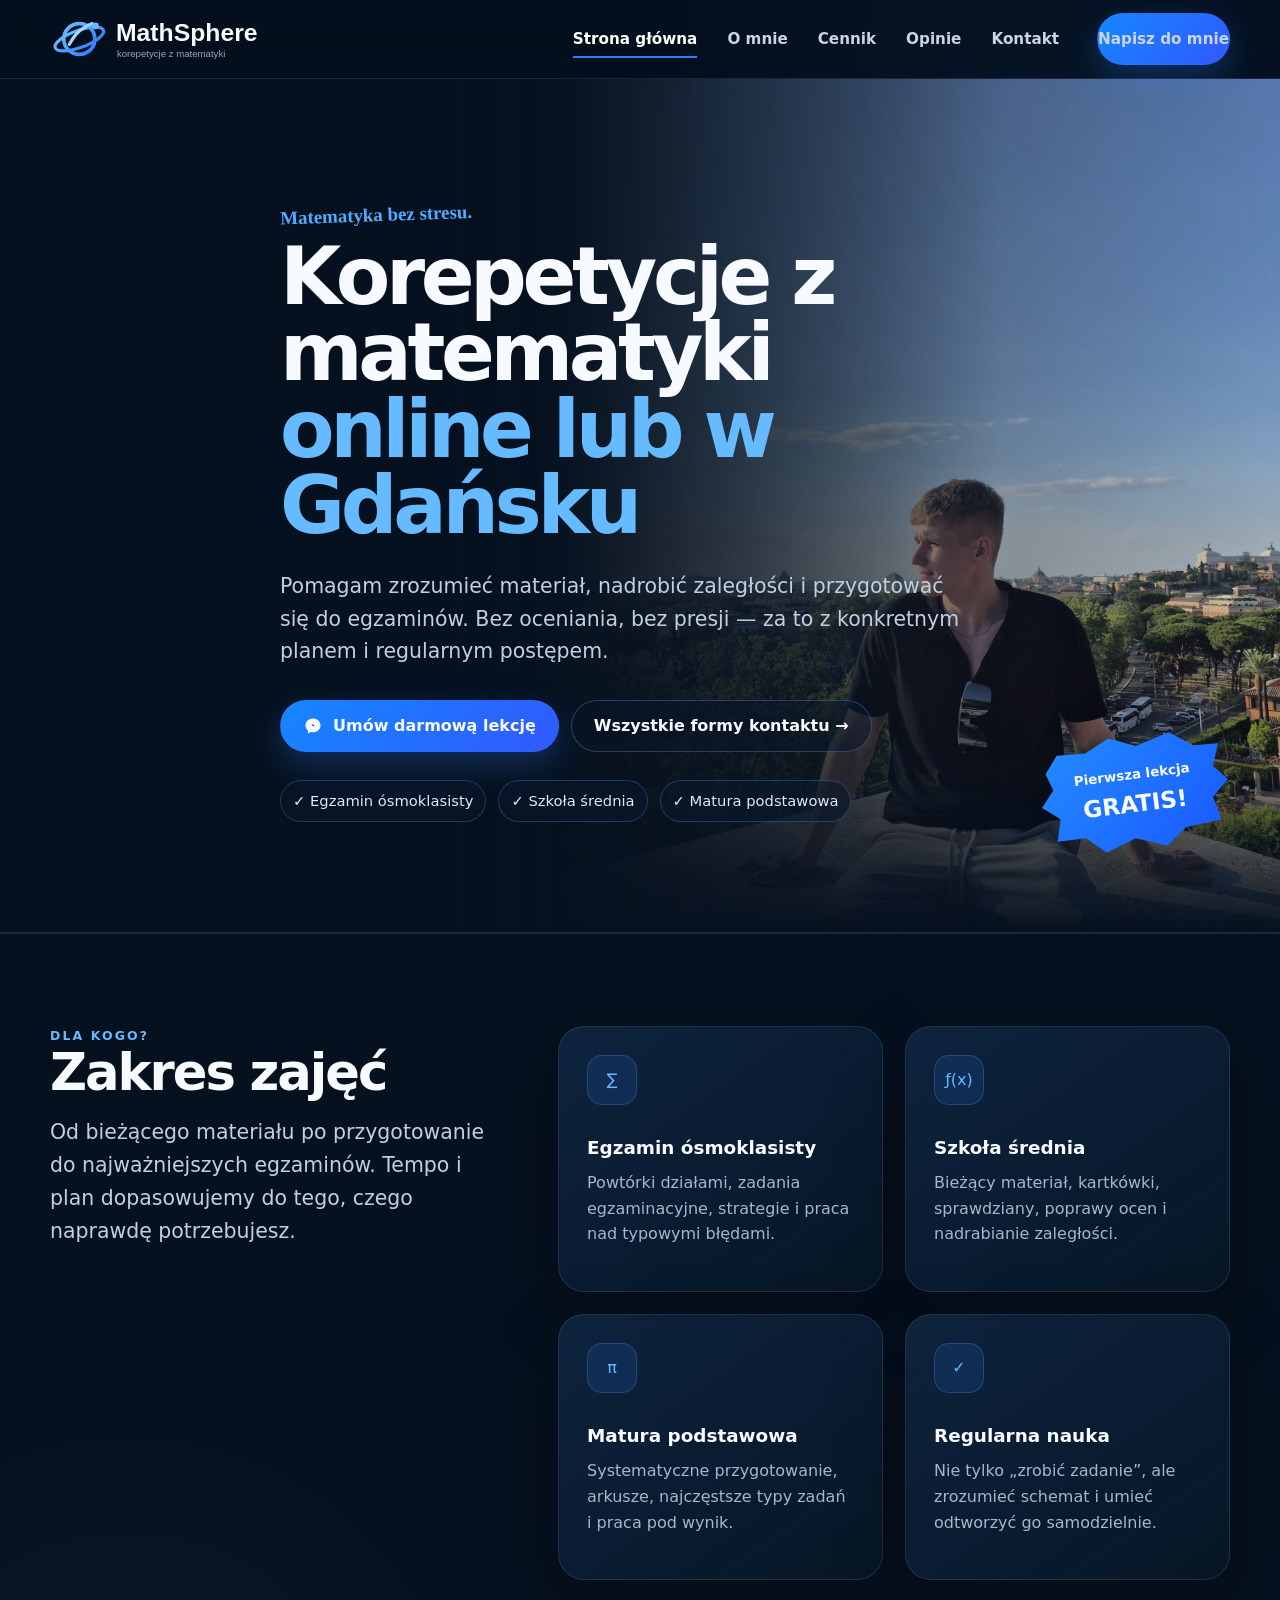
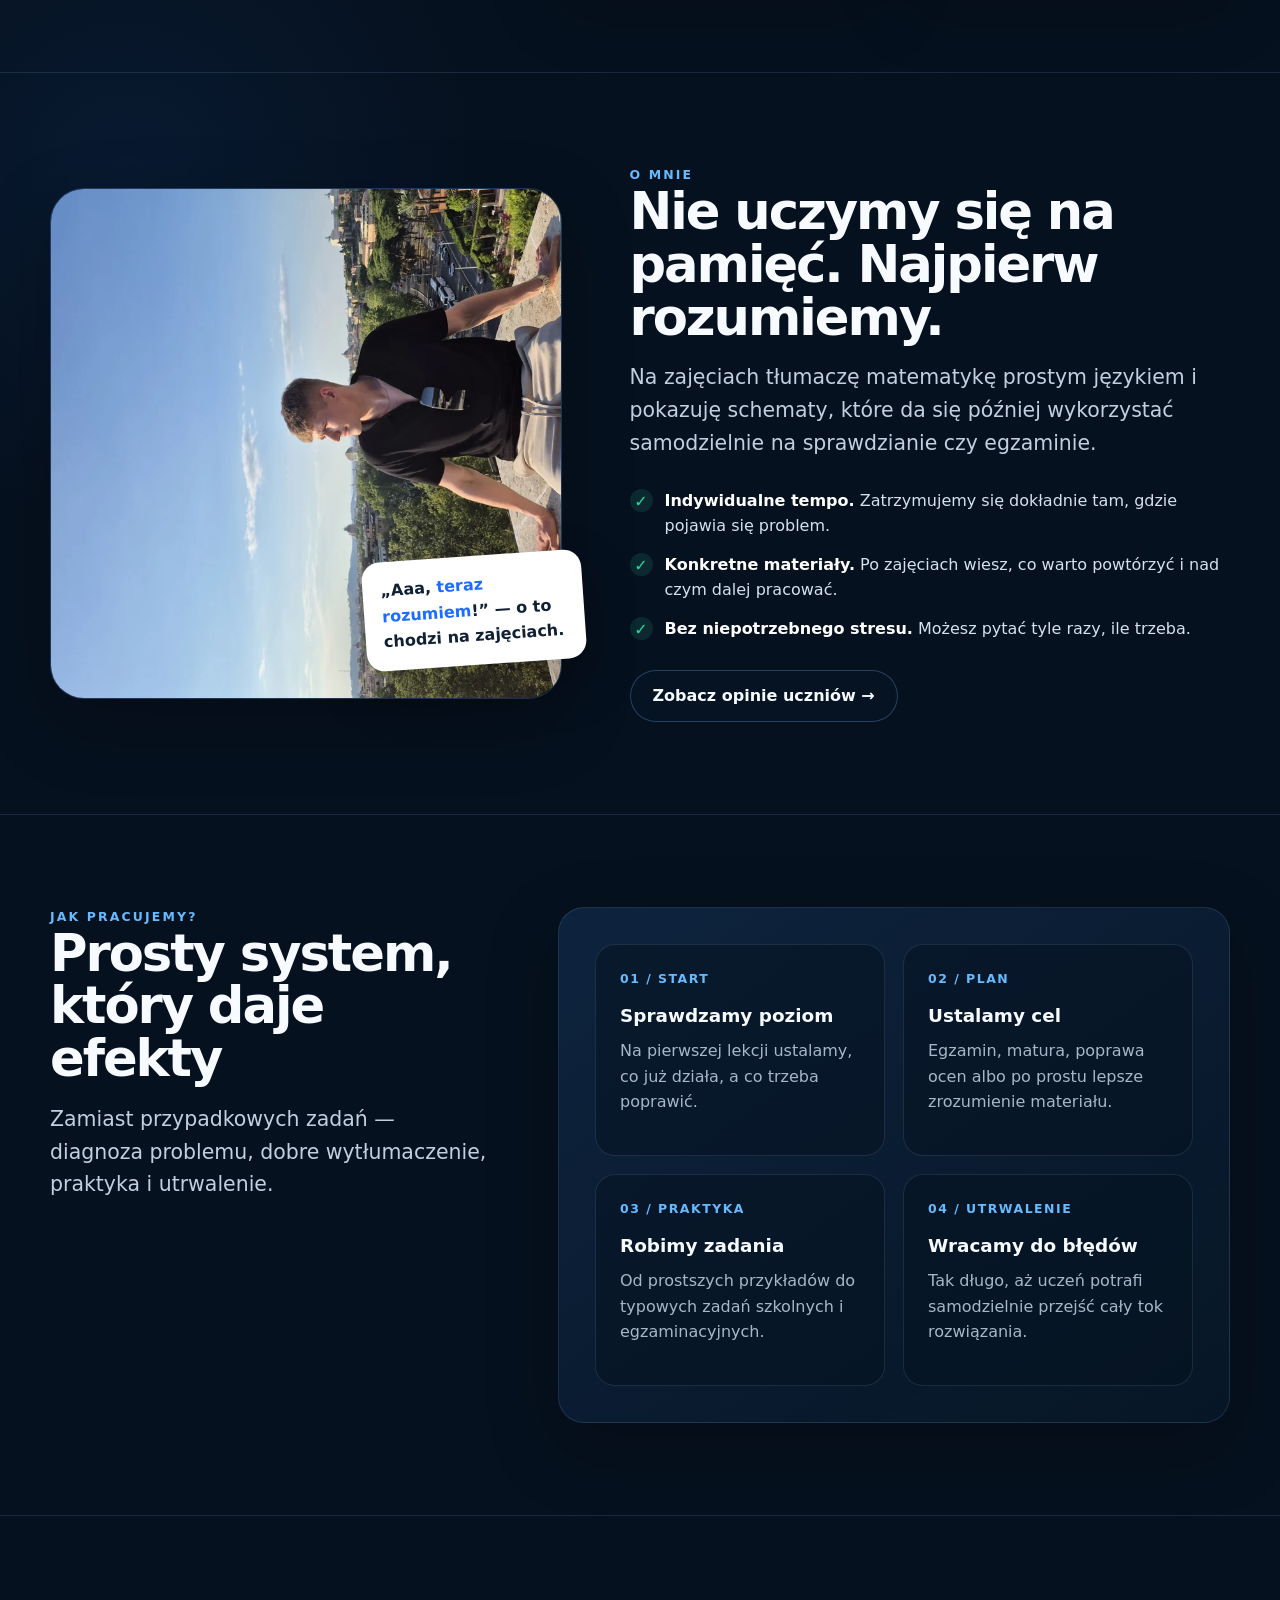
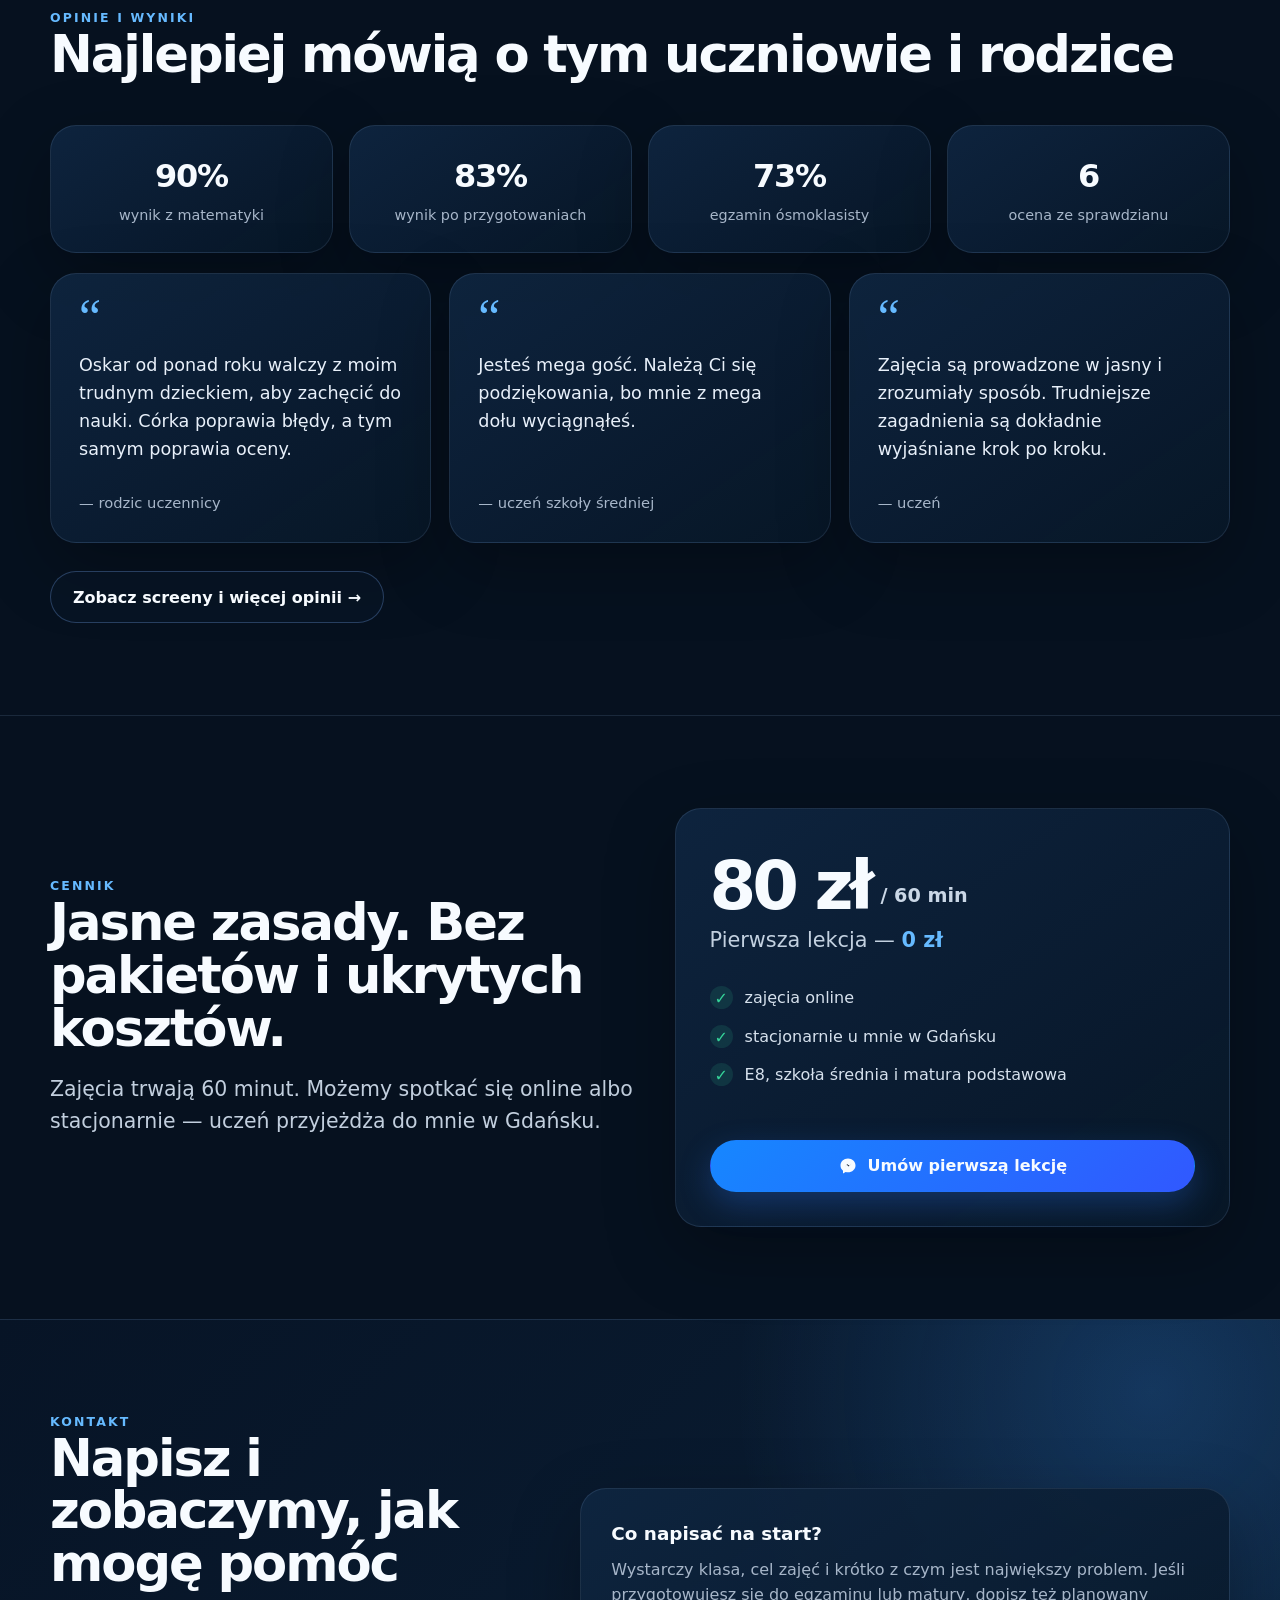
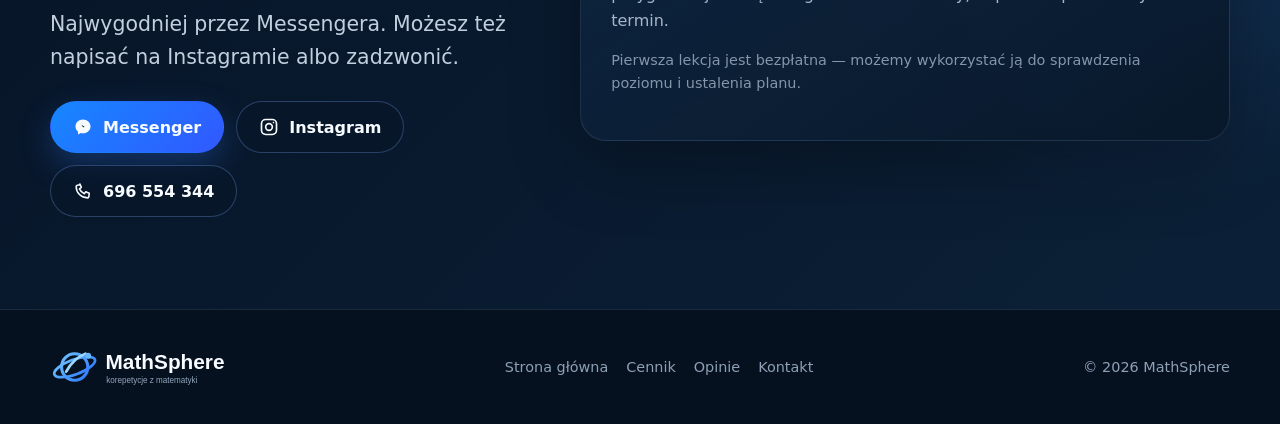
==== index.html @ c33fc69c "Add files via upload" ====
<!doctype html>
<html lang="pl">
<head>
<meta charset="utf-8">
<meta name="viewport" content="width=device-width,initial-scale=1">
<title>MathSphere — korepetycje z matematyki online i Gdańsk</title>
<meta name="description" content="Korepetycje z matematyki: egzamin ósmoklasisty, szkoła średnia i matura podstawowa. Online lub stacjonarnie w Gdańsku. Pierwsza lekcja gratis.">
<link rel="icon" href="assets/favicon.svg" type="image/svg+xml">
<link rel="stylesheet" href="style.css">
<meta property="og:title" content="MathSphere — matematyka bez stresu">
<meta property="og:description" content="E8, szkoła średnia i matura podstawowa. Pierwsza lekcja gratis.">
<meta property="og:type" content="website">
</head>
<body>

<header class="site-header">
  <div class="container header-row">
    <a class="brand" href="index.html" aria-label="MathSphere — strona główna"><img src="assets/logo.svg" alt="MathSphere"></a>
    <nav class="nav" data-nav>
      <a class="active" href="index.html">Strona główna</a>
      <a href="index.html#o-mnie">O mnie</a>
      <a href="cennik.html">Cennik</a>
      <a href="opinie.html">Opinie</a>
      <a href="kontakt.html">Kontakt</a>
      <a class="btn btn-primary nav-cta" href="https://www.facebook.com/oskar.bielecki.5?locale=pl_PL" target="_blank" rel="noopener">Napisz do mnie</a>
    </nav>
    <button class="menu-btn" type="button" aria-label="Otwórz menu" data-menu><svg class="icon" viewBox="0 0 24 24" fill="none"><path d="M4 7h16M4 12h16M4 17h16" stroke="currentColor" stroke-width="2" stroke-linecap="round"/></svg></button>
  </div>
</header>

<main>
<section class="hero">
  <div class="hero-media"><img src="assets/oskar-hero.webp" alt="Oskar — korepetytor matematyki"></div>
  <div class="container hero-content">
    <div class="hand">Matematyka bez stresu.</div>
    <h1>Korepetycje z matematyki <span>online lub w Gdańsku</span></h1>
    <p class="lead">Pomagam zrozumieć materiał, nadrobić zaległości i przygotować się do egzaminów. Bez oceniania, bez presji — za to z konkretnym planem i regularnym postępem.</p>
    <div class="hero-actions">
      <a class="btn btn-primary" href="https://www.facebook.com/oskar.bielecki.5?locale=pl_PL" target="_blank" rel="noopener"><svg class="icon" viewBox="0 0 24 24" fill="none" aria-hidden="true"><path d="M12 3C6.9 3 3 6.7 3 11.4c0 2.5 1.1 4.7 3 6.2V21l3.2-1.8c.9.2 1.8.4 2.8.4 5.1 0 9-3.6 9-8.2S17.1 3 12 3Z" fill="currentColor"/><path d="m7.5 13.8 3-3.2 2.4 1.9 3.7-3.9-3 3.2-2.4-1.9-3.7 3.9Z" fill="#071426"/></svg> Umów darmową lekcję</a>
      <a class="btn btn-secondary" href="kontakt.html">Wszystkie formy kontaktu →</a>
    </div>
    <div class="hero-points">
      <span class="badge">✓ Egzamin ósmoklasisty</span>
      <span class="badge">✓ Szkoła średnia</span>
      <span class="badge">✓ Matura podstawowa</span>
    </div>
  </div>
  <div class="free-sticker"><div><small>Pierwsza lekcja</small><strong>GRATIS!</strong></div></div>
</section>

<section class="section">
  <div class="container">
    <div class="split">
      <div>
        <div class="kicker">Dla kogo?</div>
        <h2>Zakres zajęć</h2>
        <p class="lead">Od bieżącego materiału po przygotowanie do najważniejszych egzaminów. Tempo i plan dopasowujemy do tego, czego naprawdę potrzebujesz.</p>
      </div>
      <div class="grid-2">
        <article class="card feature">
          <div class="feature-icon">∑</div>
          <h3>Egzamin ósmoklasisty</h3>
          <p class="muted">Powtórki działami, zadania egzaminacyjne, strategie i praca nad typowymi błędami.</p>
        </article>
        <article class="card feature">
          <div class="feature-icon">ƒ(x)</div>
          <h3>Szkoła średnia</h3>
          <p class="muted">Bieżący materiał, kartkówki, sprawdziany, poprawy ocen i nadrabianie zaległości.</p>
        </article>
        <article class="card feature">
          <div class="feature-icon">π</div>
          <h3>Matura podstawowa</h3>
          <p class="muted">Systematyczne przygotowanie, arkusze, najczęstsze typy zadań i praca pod wynik.</p>
        </article>
        <article class="card feature">
          <div class="feature-icon">✓</div>
          <h3>Regularna nauka</h3>
          <p class="muted">Nie tylko „zrobić zadanie”, ale zrozumieć schemat i umieć odtworzyć go samodzielnie.</p>
        </article>
      </div>
    </div>
  </div>
</section>

<section class="section" id="o-mnie">
  <div class="container about">
    <div class="portrait-wrap">
      <div class="portrait"><img src="assets/oskar-portrait.webp" alt="Oskar, korepetytor MathSphere"></div>
      <div class="floating-note">„Aaa, <span>teraz rozumiem</span>!” — o to chodzi na zajęciach.</div>
    </div>
    <div>
      <div class="kicker">O mnie</div>
      <h2>Nie uczymy się na pamięć. Najpierw rozumiemy.</h2>
      <p class="lead">Na zajęciach tłumaczę matematykę prostym językiem i pokazuję schematy, które da się później wykorzystać samodzielnie na sprawdzianie czy egzaminie.</p>
      <div class="checks">
        <div class="check"><span class="checkmark">✓</span><div><b>Indywidualne tempo.</b> Zatrzymujemy się dokładnie tam, gdzie pojawia się problem.</div></div>
        <div class="check"><span class="checkmark">✓</span><div><b>Konkretne materiały.</b> Po zajęciach wiesz, co warto powtórzyć i nad czym dalej pracować.</div></div>
        <div class="check"><span class="checkmark">✓</span><div><b>Bez niepotrzebnego stresu.</b> Możesz pytać tyle razy, ile trzeba.</div></div>
      </div>
      <a class="btn btn-secondary" href="opinie.html">Zobacz opinie uczniów →</a>
    </div>
  </div>
</section>

<section class="section">
  <div class="container">
    <div class="split">
      <div>
        <div class="kicker">Jak pracujemy?</div>
        <h2>Prosty system, który daje efekty</h2>
        <p class="lead">Zamiast przypadkowych zadań — diagnoza problemu, dobre wytłumaczenie, praktyka i utrwalenie.</p>
      </div>
      <div class="card method">
        <div class="method-step"><div class="step-num">01 / START</div><h3>Sprawdzamy poziom</h3><p class="muted">Na pierwszej lekcji ustalamy, co już działa, a co trzeba poprawić.</p></div>
        <div class="method-step"><div class="step-num">02 / PLAN</div><h3>Ustalamy cel</h3><p class="muted">Egzamin, matura, poprawa ocen albo po prostu lepsze zrozumienie materiału.</p></div>
        <div class="method-step"><div class="step-num">03 / PRAKTYKA</div><h3>Robimy zadania</h3><p class="muted">Od prostszych przykładów do typowych zadań szkolnych i egzaminacyjnych.</p></div>
        <div class="method-step"><div class="step-num">04 / UTRWALENIE</div><h3>Wracamy do błędów</h3><p class="muted">Tak długo, aż uczeń potrafi samodzielnie przejść cały tok rozwiązania.</p></div>
      </div>
    </div>
  </div>
</section>

<section class="section">
  <div class="container">
    <div class="kicker">Opinie i wyniki</div>
    <h2>Najlepiej mówią o tym uczniowie i rodzice</h2>
    <div class="results">
      <div class="card result"><strong>90%</strong><span>wynik z matematyki</span></div>
      <div class="card result"><strong>83%</strong><span>wynik po przygotowaniach</span></div>
      <div class="card result"><strong>73%</strong><span>egzamin ósmoklasisty</span></div>
      <div class="card result"><strong>6</strong><span>ocena ze sprawdzianu</span></div>
    </div>
    <div class="grid-3" style="margin-top:20px">
      <article class="card testimonial">
        <p class="quote">Oskar od ponad roku walczy z moim trudnym dzieckiem, aby zachęcić do nauki. Córka poprawia błędy, a tym samym poprawia oceny.</p>
        <footer>— rodzic uczennicy</footer>
      </article>
      <article class="card testimonial">
        <p class="quote">Jesteś mega gość. Należą Ci się podziękowania, bo mnie z mega dołu wyciągnąłeś.</p>
        <footer>— uczeń szkoły średniej</footer>
      </article>
      <article class="card testimonial">
        <p class="quote">Zajęcia są prowadzone w jasny i zrozumiały sposób. Trudniejsze zagadnienia są dokładnie wyjaśniane krok po kroku.</p>
        <footer>— uczeń</footer>
      </article>
    </div>
    <div style="margin-top:28px"><a class="btn btn-secondary" href="opinie.html">Zobacz screeny i więcej opinii →</a></div>
  </div>
</section>

<section class="section">
  <div class="container pricing-wrap">
    <div>
      <div class="kicker">Cennik</div>
      <h2>Jasne zasady. Bez pakietów i ukrytych kosztów.</h2>
      <p class="lead">Zajęcia trwają 60 minut. Możemy spotkać się online albo stacjonarnie — uczeń przyjeżdża do mnie w Gdańsku.</p>
    </div>
    <div class="card price-card">
      <div class="price"><strong>80 zł</strong><small>/ 60 min</small></div>
      <p class="price-sub">Pierwsza lekcja — <b class="blue">0 zł</b></p>
      <div class="checks">
        <div class="check"><span class="checkmark">✓</span><div>zajęcia online</div></div>
        <div class="check"><span class="checkmark">✓</span><div>stacjonarnie u mnie w Gdańsku</div></div>
        <div class="check"><span class="checkmark">✓</span><div>E8, szkoła średnia i matura podstawowa</div></div>
      </div>
      <a class="btn btn-primary" href="https://www.facebook.com/oskar.bielecki.5?locale=pl_PL" target="_blank" rel="noopener"><svg class="icon" viewBox="0 0 24 24" fill="none" aria-hidden="true"><path d="M12 3C6.9 3 3 6.7 3 11.4c0 2.5 1.1 4.7 3 6.2V21l3.2-1.8c.9.2 1.8.4 2.8.4 5.1 0 9-3.6 9-8.2S17.1 3 12 3Z" fill="currentColor"/><path d="m7.5 13.8 3-3.2 2.4 1.9 3.7-3.9-3 3.2-2.4-1.9-3.7 3.9Z" fill="#071426"/></svg> Umów pierwszą lekcję</a>
    </div>
  </div>
</section>

<section class="section contact-hero">
  <div class="container contact-grid">
    <div>
      <div class="kicker">Kontakt</div>
      <h2>Napisz i zobaczymy, jak mogę pomóc</h2>
      <p class="lead">Najwygodniej przez Messengera. Możesz też napisać na Instagramie albo zadzwonić.</p>
      <div class="contact-buttons">
        <a class="btn btn-primary" href="https://www.facebook.com/oskar.bielecki.5?locale=pl_PL" target="_blank" rel="noopener"><svg class="icon" viewBox="0 0 24 24" fill="none" aria-hidden="true"><path d="M12 3C6.9 3 3 6.7 3 11.4c0 2.5 1.1 4.7 3 6.2V21l3.2-1.8c.9.2 1.8.4 2.8.4 5.1 0 9-3.6 9-8.2S17.1 3 12 3Z" fill="currentColor"/><path d="m7.5 13.8 3-3.2 2.4 1.9 3.7-3.9-3 3.2-2.4-1.9-3.7 3.9Z" fill="#071426"/></svg> Messenger</a>
        <a class="btn btn-secondary" href="https://www.instagram.com/ozi_b24/" target="_blank" rel="noopener"><svg class="icon" viewBox="0 0 24 24" fill="none" aria-hidden="true"><rect x="3" y="3" width="18" height="18" rx="5" stroke="currentColor" stroke-width="2"/><circle cx="12" cy="12" r="4" stroke="currentColor" stroke-width="2"/><circle cx="17.4" cy="6.7" r="1" fill="currentColor"/></svg> Instagram</a>
        <a class="btn btn-secondary" href="tel:+48696554344"><svg class="icon" viewBox="0 0 24 24" fill="none" aria-hidden="true"><path d="M8.2 3.5 10 7.7 7.8 9.4c1.1 2.7 3.1 4.7 5.8 5.8l1.7-2.2 4.2 1.8-.5 4c-.1.8-.8 1.4-1.6 1.4C9.8 20.2 3.8 14.2 3.8 6.6c0-.8.6-1.5 1.4-1.6l3-.4Z" stroke="currentColor" stroke-width="1.9" stroke-linecap="round" stroke-linejoin="round"/></svg> 696 554 344</a>
      </div>
    </div>
    <div class="card contact-card">
      <h3>Co napisać na start?</h3>
      <p class="muted">Wystarczy klasa, cel zajęć i krótko z czym jest największy problem. Jeśli przygotowujesz się do egzaminu lub matury, dopisz też planowany termin.</p>
      <p class="note">Pierwsza lekcja jest bezpłatna — możemy wykorzystać ją do sprawdzenia poziomu i ustalenia planu.</p>
    </div>
  </div>
</section>
</main>

<footer class="footer">
  <div class="container footer-row">
    <img src="assets/logo.svg" alt="MathSphere">
    <div class="footer-nav">
      <a href="index.html">Strona główna</a>
      <a href="cennik.html">Cennik</a>
      <a href="opinie.html">Opinie</a>
      <a href="kontakt.html">Kontakt</a>
    </div>
    <div>© <span data-year></span> MathSphere</div>
  </div>
</footer>

<div class="mobile-contact">
  <a class="btn btn-primary" href="https://www.facebook.com/oskar.bielecki.5?locale=pl_PL" target="_blank" rel="noopener"><svg class="icon" viewBox="0 0 24 24" fill="none" aria-hidden="true"><path d="M12 3C6.9 3 3 6.7 3 11.4c0 2.5 1.1 4.7 3 6.2V21l3.2-1.8c.9.2 1.8.4 2.8.4 5.1 0 9-3.6 9-8.2S17.1 3 12 3Z" fill="currentColor"/><path d="m7.5 13.8 3-3.2 2.4 1.9 3.7-3.9-3 3.2-2.4-1.9-3.7 3.9Z" fill="#071426"/></svg> Messenger</a>
  <a class="btn btn-secondary" href="tel:+48696554344"><svg class="icon" viewBox="0 0 24 24" fill="none" aria-hidden="true"><path d="M8.2 3.5 10 7.7 7.8 9.4c1.1 2.7 3.1 4.7 5.8 5.8l1.7-2.2 4.2 1.8-.5 4c-.1.8-.8 1.4-1.6 1.4C9.8 20.2 3.8 14.2 3.8 6.6c0-.8.6-1.5 1.4-1.6l3-.4Z" stroke="currentColor" stroke-width="1.9" stroke-linecap="round" stroke-linejoin="round"/></svg> Zadzwoń</a>
</div>

<script src="script.js"></script>

<div class="lightbox" aria-hidden="true"><button class="lightbox-close" aria-label="Zamknij">×</button><img alt=""></div>
</body>
</html>
---- style.css ----
:root{
  --bg:#06111f;
  --bg2:#09182a;
  --panel:#0b1c30;
  --panel2:#0d223b;
  --line:rgba(148,183,226,.14);
  --text:#f7fbff;
  --muted:#a7b6c9;
  --blue:#2f7bff;
  --blue2:#66baff;
  --green:#35d399;
  --shadow:0 24px 70px rgba(0,0,0,.28);
  --radius:26px;
  --max:1180px;
}
*{box-sizing:border-box}
html{scroll-behavior:smooth}
body{
  margin:0;
  font-family:Inter,ui-sans-serif,system-ui,-apple-system,BlinkMacSystemFont,"Segoe UI",sans-serif;
  color:var(--text);
  background:
    radial-gradient(circle at 82% 2%, rgba(71,143,255,.14), transparent 27rem),
    radial-gradient(circle at 10% 34%, rgba(31,122,255,.08), transparent 22rem),
    var(--bg);
  line-height:1.6;
}
img{max-width:100%;display:block}
a{color:inherit;text-decoration:none}
button{font:inherit}
.container{width:min(var(--max),calc(100% - 40px));margin-inline:auto}
.section{padding:92px 0;border-top:1px solid var(--line)}
.kicker{font-size:.78rem;letter-spacing:.17em;text-transform:uppercase;color:var(--blue2);font-weight:800}
h1,h2,h3,p{margin-top:0}
h1{font-size:clamp(2.75rem,6.2vw,5.6rem);line-height:.96;letter-spacing:-.055em;margin-bottom:26px}
h2{font-size:clamp(2rem,4vw,3.45rem);line-height:1.03;letter-spacing:-.04em;margin-bottom:18px}
h3{font-size:1.15rem;margin-bottom:8px}
.lead{font-size:clamp(1.05rem,1.8vw,1.28rem);color:#c2cfde;max-width:690px}
.muted{color:var(--muted)}
.blue{color:var(--blue2)}
.btn{
  display:inline-flex;align-items:center;justify-content:center;gap:10px;
  min-height:52px;padding:0 22px;border-radius:999px;border:1px solid transparent;
  font-weight:800;transition:.2s ease;cursor:pointer;white-space:nowrap
}
.btn-primary{background:linear-gradient(135deg,#1687ff,#3158ff);box-shadow:0 12px 32px rgba(47,123,255,.28)}
.btn-primary:hover{transform:translateY(-2px);box-shadow:0 16px 38px rgba(47,123,255,.36)}
.btn-secondary{border-color:rgba(125,177,255,.28);background:rgba(8,23,40,.56)}
.btn-secondary:hover{border-color:rgba(125,177,255,.55);background:rgba(15,35,60,.8)}
.icon{width:20px;height:20px;flex:0 0 auto}
.badge{
  display:inline-flex;align-items:center;gap:8px;padding:8px 12px;border-radius:999px;
  border:1px solid rgba(111,183,255,.24);background:rgba(8,25,44,.55);font-size:.92rem;color:#dbe9f8
}
.site-header{
  position:sticky;top:0;z-index:50;backdrop-filter:blur(18px);
  background:rgba(5,16,29,.74);border-bottom:1px solid var(--line)
}
.header-row{height:78px;display:flex;align-items:center;justify-content:space-between;gap:26px}
.brand img{width:220px}
.nav{display:flex;align-items:center;gap:30px;color:#c9d5e4;font-weight:650;font-size:.95rem}
.nav a{position:relative;padding:10px 0}
.nav a:hover,.nav a.active{color:#fff}
.nav a.active:after,.nav a:hover:after{content:"";position:absolute;left:0;right:0;bottom:3px;height:2px;background:var(--blue)}
.nav-cta{margin-left:8px}
.menu-btn{display:none;background:none;border:0;color:#fff;padding:8px}
.hero{
  position:relative;min-height:720px;overflow:hidden;border-bottom:1px solid var(--line);
  background:linear-gradient(90deg,#06111f 0%,#06111f 34%,rgba(6,17,31,.64) 54%,rgba(6,17,31,.08) 100%)
}
.hero-media{position:absolute;inset:0 0 0 42%;z-index:-2}
.hero-media img{width:100%;height:100%;object-fit:cover;object-position:53% 52%}
.hero-media:after{
  content:"";position:absolute;inset:0;background:
  linear-gradient(90deg,#06111f 0%,rgba(6,17,31,.72) 15%,rgba(6,17,31,.05) 62%),
  linear-gradient(0deg,#06111f 0%,transparent 26%)
}
.hero-content{padding:112px 0 110px;max-width:720px}
.hero .hand{font-family:"Segoe Print","Bradley Hand",cursive;color:#54aaff;font-size:1.18rem;font-weight:700;transform:rotate(-2deg);margin-bottom:18px}
.hero h1 span{display:block;color:var(--blue2)}
.hero-actions{display:flex;gap:12px;flex-wrap:wrap;margin:32px 0 28px}
.hero-points{display:flex;gap:12px;flex-wrap:wrap}
.free-sticker{
  position:absolute;right:max(4vw,30px);bottom:78px;z-index:4;
  width:190px;height:122px;display:grid;place-items:center;text-align:center;
  background:linear-gradient(135deg,#238dff,#1a57ff);font-weight:900;
  clip-path:polygon(5% 26%,12% 12%,27% 13%,40% 3%,54% 12%,72% 4%,84% 17%,97% 18%,93% 36%,100% 48%,91% 61%,94% 80%,75% 83%,64% 96%,48% 87%,32% 96%,22% 82%,7% 82%,10% 64%,1% 53%,8% 40%);
  transform:rotate(-7deg);box-shadow:0 20px 50px rgba(21,96,255,.42)
}
.free-sticker small{display:block;font-size:.84rem;font-weight:700}
.free-sticker strong{font-size:1.45rem;display:block}
.grid-3{display:grid;grid-template-columns:repeat(3,1fr);gap:18px}
.grid-2{display:grid;grid-template-columns:repeat(2,1fr);gap:22px}
.card{
  border:1px solid var(--line);border-radius:var(--radius);background:linear-gradient(145deg,rgba(15,38,65,.9),rgba(8,23,40,.88));
  box-shadow:var(--shadow)
}
.feature{padding:28px;min-height:190px}
.feature-icon{
  width:50px;height:50px;border-radius:15px;display:grid;place-items:center;margin-bottom:28px;
  background:rgba(47,123,255,.14);border:1px solid rgba(93,160,255,.26);color:var(--blue2)
}
.split{display:grid;grid-template-columns:.88fr 1.35fr;gap:70px;align-items:start}
.method{
  padding:36px;display:grid;grid-template-columns:repeat(2,1fr);gap:18px
}
.method-step{padding:24px;border-radius:20px;background:rgba(6,17,31,.48);border:1px solid var(--line)}
.step-num{font-size:.78rem;font-weight:900;letter-spacing:.12em;color:var(--blue2);margin-bottom:12px}
.about{display:grid;grid-template-columns:.92fr 1.08fr;gap:68px;align-items:center}
.portrait-wrap{position:relative}
.portrait{
  border-radius:34px;overflow:hidden;border:1px solid rgba(118,177,255,.23);box-shadow:var(--shadow)
}
.portrait img{aspect-ratio:1/1;object-fit:cover}
.floating-note{
  position:absolute;right:-22px;bottom:34px;max-width:220px;padding:16px 18px;border-radius:18px;
  background:#fff;color:#102035;font-weight:800;box-shadow:0 22px 50px rgba(0,0,0,.3);transform:rotate(-4deg)
}
.floating-note span{color:#1c6dff}
.checks{display:grid;gap:13px;margin:28px 0}
.check{display:flex;gap:12px;align-items:flex-start;color:#d6e1ed}
.check b{color:#fff}
.checkmark{width:23px;height:23px;border-radius:50%;display:grid;place-items:center;background:rgba(53,211,153,.13);color:var(--green);margin-top:1px;flex:0 0 auto}
.results{
  display:grid;grid-template-columns:repeat(4,1fr);gap:16px;margin-top:44px
}
.result{padding:25px;text-align:center}
.result strong{display:block;font-size:2rem;letter-spacing:-.04em}
.result span{color:var(--muted);font-size:.9rem}
.testimonial{padding:28px;display:flex;flex-direction:column;min-height:270px}
.quote{font-size:1.1rem;color:#e8f0fa}
.quote:before{content:"“";display:block;font-size:3.1rem;line-height:.65;color:var(--blue2);font-family:Georgia,serif;margin-bottom:16px}
.testimonial footer{margin-top:auto;color:var(--muted);font-size:.92rem}
.reviews-strip{display:grid;grid-template-columns:repeat(3,1fr);gap:16px;margin-top:26px}
.review-shot{border-radius:22px;overflow:hidden;border:1px solid var(--line);background:#03080e;cursor:pointer;position:relative}
.review-shot img{width:100%;height:310px;object-fit:cover;object-position:center top;transition:.25s ease}
.review-shot:hover img{transform:scale(1.02)}
.review-shot:after{
  content:"Powiększ";position:absolute;right:12px;bottom:12px;padding:7px 10px;border-radius:999px;
  background:rgba(0,0,0,.68);font-size:.78rem;font-weight:800
}
.pricing-wrap{display:grid;grid-template-columns:1fr .95fr;gap:40px;align-items:center}
.price-card{padding:34px}
.price{display:flex;align-items:flex-end;gap:10px;margin:10px 0 3px}
.price strong{font-size:4.2rem;line-height:1;letter-spacing:-.06em}
.price small{font-size:1.2rem;color:#cad7e6;font-weight:800;margin-bottom:9px}
.price-sub{font-size:1.3rem;color:#c3d1e0}
.price-card .btn{width:100%;margin-top:24px}
.contact-hero{
  background:
    radial-gradient(circle at 90% 12%,rgba(58,151,255,.22),transparent 26rem),
    linear-gradient(135deg,#071426,#0b2037)
}
.contact-grid{display:grid;grid-template-columns:.85fr 1.15fr;gap:50px;align-items:center}
.contact-buttons{display:flex;gap:12px;flex-wrap:wrap;margin-top:28px}
.contact-card{padding:30px}
.contact-item{display:flex;gap:17px;padding:18px 0;border-bottom:1px solid var(--line)}
.contact-item:last-child{border-bottom:0}
.contact-item .feature-icon{margin:0;width:46px;height:46px;flex:0 0 auto}
.footer{padding:32px 0;border-top:1px solid var(--line);color:#8ea0b6;font-size:.9rem}
.footer-row{display:flex;align-items:center;justify-content:space-between;gap:30px}
.footer img{width:185px}
.footer-nav{display:flex;gap:18px;flex-wrap:wrap}
.subhero{padding:88px 0 64px;border-bottom:1px solid var(--line);background:radial-gradient(circle at 80% 15%,rgba(56,147,255,.16),transparent 27rem)}
.subhero h1{font-size:clamp(2.6rem,5vw,4.6rem);max-width:800px}
.gallery{columns:3 280px;column-gap:18px}
.gallery-item{break-inside:avoid;margin-bottom:18px;cursor:pointer;overflow:hidden;border-radius:22px;border:1px solid var(--line);background:#04090f}
.gallery-item img{width:100%;height:auto;transition:.2s ease}
.gallery-item:hover img{transform:scale(1.015)}
.lightbox{position:fixed;inset:0;background:rgba(0,0,0,.9);z-index:100;display:none;align-items:center;justify-content:center;padding:30px}
.lightbox.open{display:flex}
.lightbox img{max-height:90vh;max-width:min(100%,1100px);border-radius:18px}
.lightbox-close{position:absolute;top:18px;right:22px;width:46px;height:46px;border-radius:50%;border:1px solid rgba(255,255,255,.2);background:#111;color:#fff;font-size:1.8rem;cursor:pointer}
.faq{display:grid;gap:12px}
.faq details{border:1px solid var(--line);border-radius:18px;padding:20px 22px;background:rgba(11,28,48,.7)}
.faq summary{cursor:pointer;font-weight:800}
.faq p{margin:14px 0 0;color:var(--muted)}
.note{font-size:.9rem;color:#8496aa;margin-top:14px}
.mobile-contact{display:none}
@media (max-width:900px){
  .nav{display:none;position:absolute;left:20px;right:20px;top:70px;flex-direction:column;align-items:stretch;gap:0;padding:14px;border-radius:20px;background:#09182a;border:1px solid var(--line);box-shadow:var(--shadow)}
  .nav.open{display:flex}
  .nav a{padding:14px}
  .nav a:after{display:none}
  .nav-cta{margin:6px 0 0}
  .menu-btn{display:block}
  .hero{min-height:auto;background:#06111f}
  .hero-media{left:42%;opacity:.5}
  .hero-content{padding:86px 0 96px;max-width:620px}
  .free-sticker{right:18px;bottom:20px;transform:rotate(-5deg) scale(.84)}
  .split,.about,.pricing-wrap,.contact-grid{grid-template-columns:1fr;gap:40px}
  .grid-3{grid-template-columns:1fr 1fr}
  .results{grid-template-columns:1fr 1fr}
  .reviews-strip{grid-template-columns:1fr 1fr}
  .method{grid-template-columns:1fr 1fr}
  .floating-note{right:8px}
}
@media (max-width:640px){
  .container{width:min(100% - 28px,var(--max))}
  .section{padding:68px 0}
  .header-row{height:68px}
  .brand img{width:185px}
  .hero-media{left:0;top:0;height:410px;opacity:1}
  .hero-media:after{background:linear-gradient(180deg,rgba(6,17,31,.22) 0%,#06111f 96%),linear-gradient(90deg,#06111f 0%,transparent 65%)}
  .hero-content{padding:330px 0 84px}
  h1{font-size:clamp(2.55rem,12vw,4rem)}
  .hero-actions,.contact-buttons{display:grid;grid-template-columns:1fr}
  .hero-actions .btn,.contact-buttons .btn{width:100%}
  .free-sticker{top:270px;right:8px;bottom:auto;width:155px;height:98px}
  .grid-3,.grid-2,.results,.reviews-strip,.method{grid-template-columns:1fr}
  .feature{min-height:auto}
  .method{padding:18px}
  .about{gap:34px}
  .floating-note{position:relative;right:auto;bottom:auto;margin:-30px 16px 0 auto;width:210px}
  .review-shot img{height:260px}
  .footer-row{align-items:flex-start;flex-direction:column}
  .mobile-contact{
    position:fixed;display:flex;z-index:45;left:12px;right:12px;bottom:12px;
    background:rgba(6,17,31,.86);backdrop-filter:blur(18px);border:1px solid var(--line);
    border-radius:18px;padding:8px;box-shadow:0 14px 40px rgba(0,0,0,.38);gap:8px
  }
  .mobile-contact .btn{flex:1;min-height:48px;padding:0 12px;font-size:.9rem}
  body{padding-bottom:78px}
}
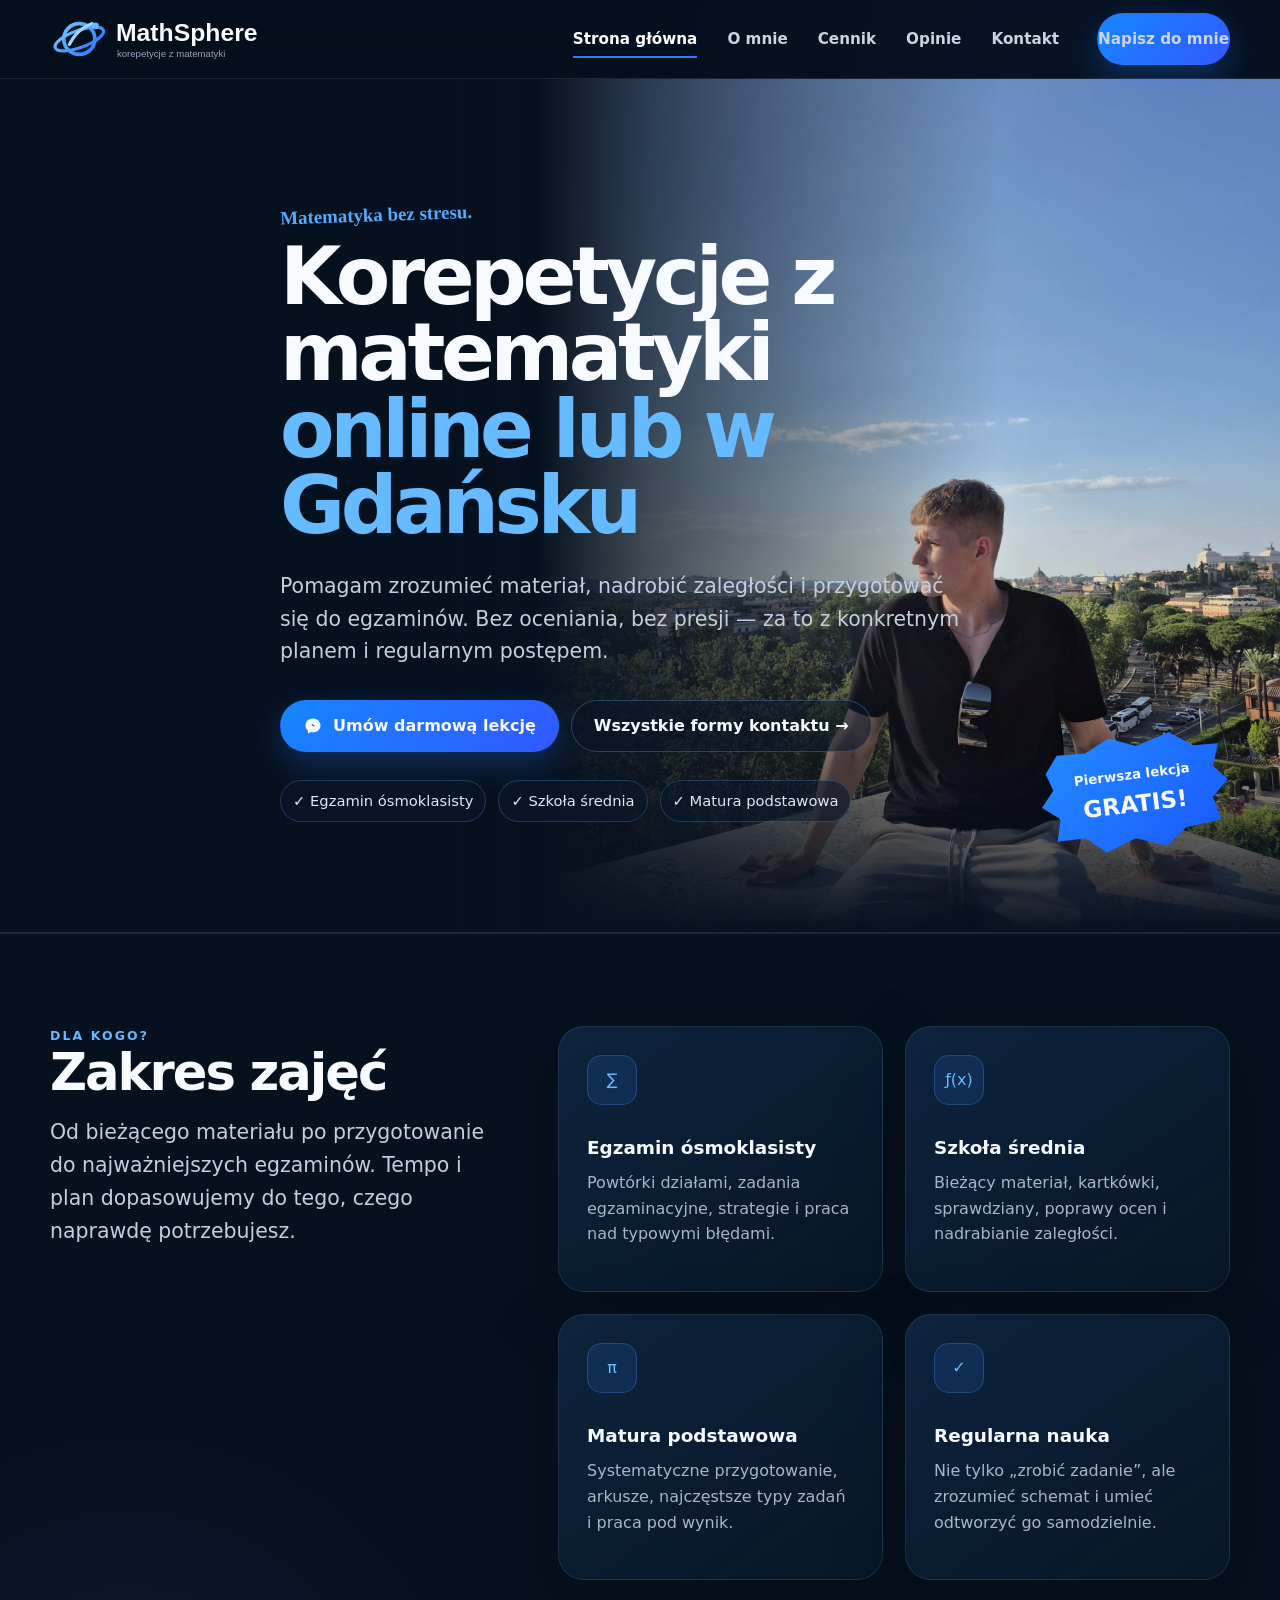
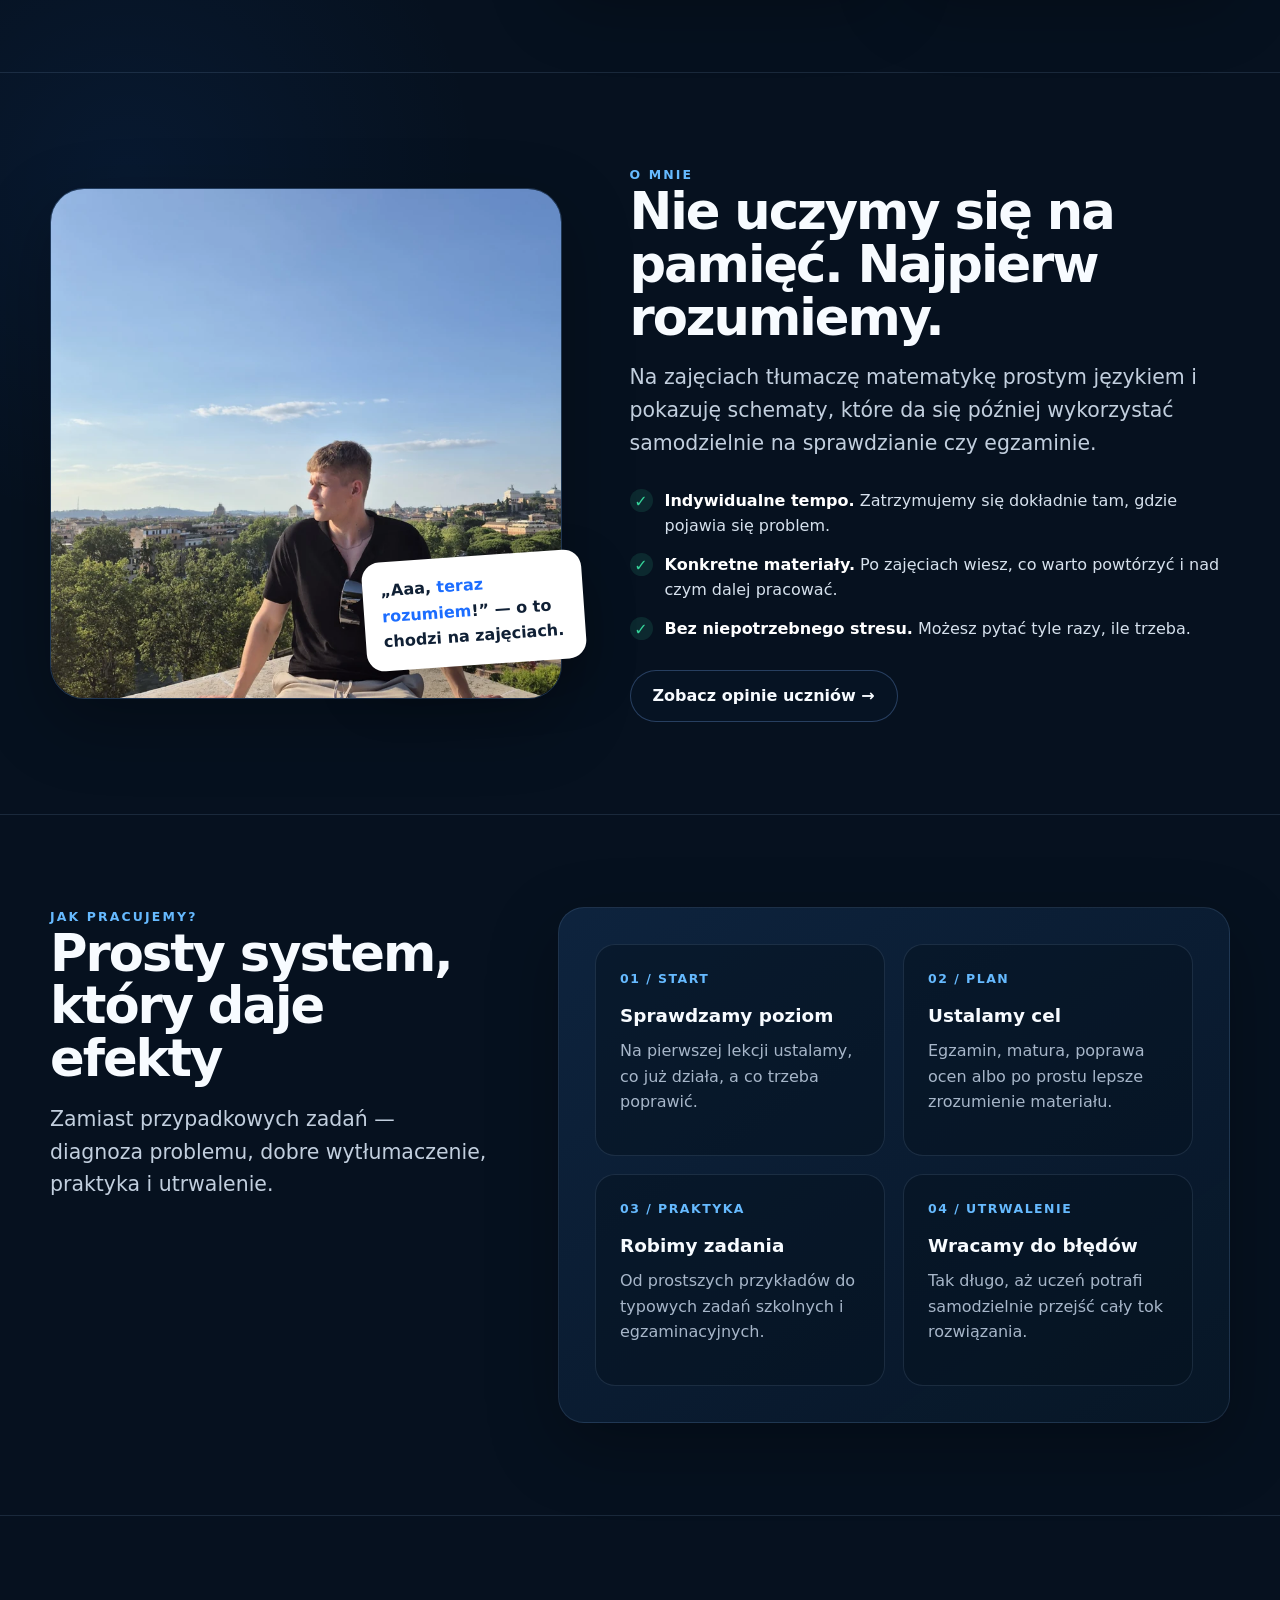
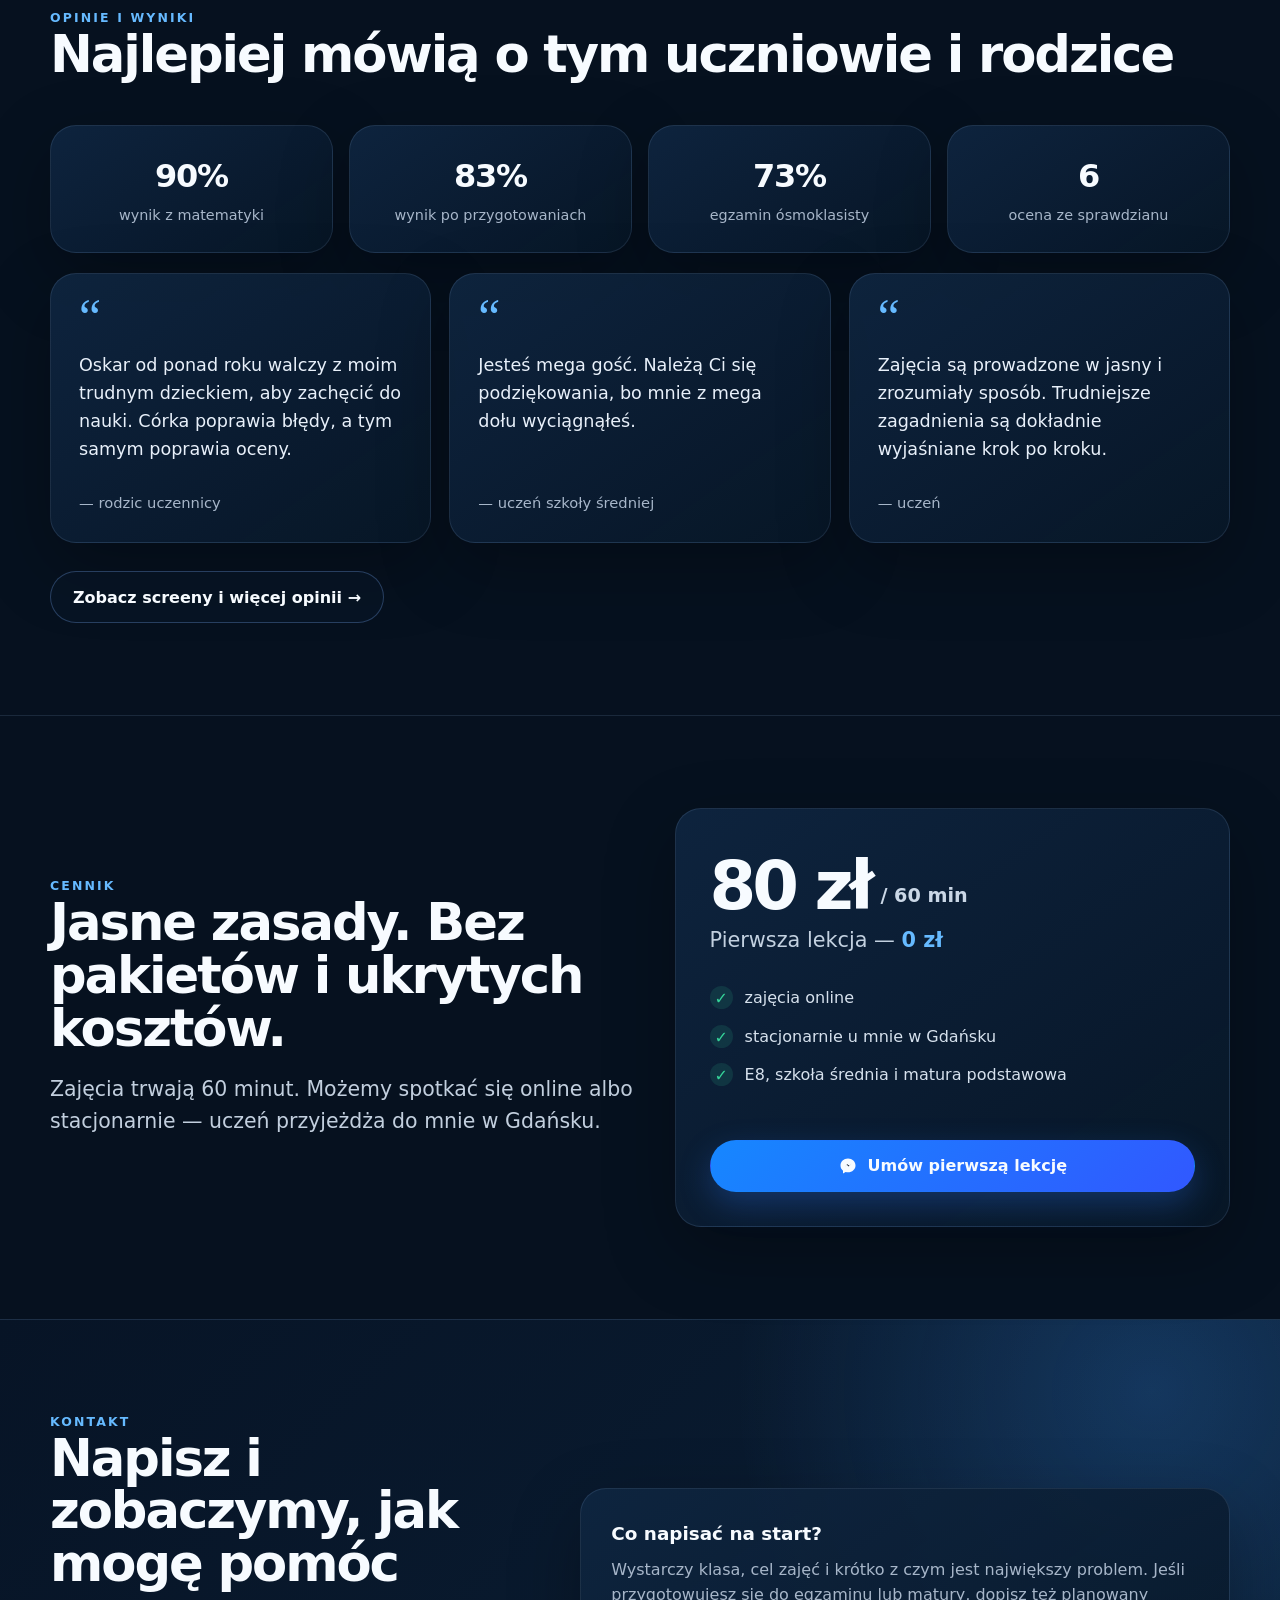
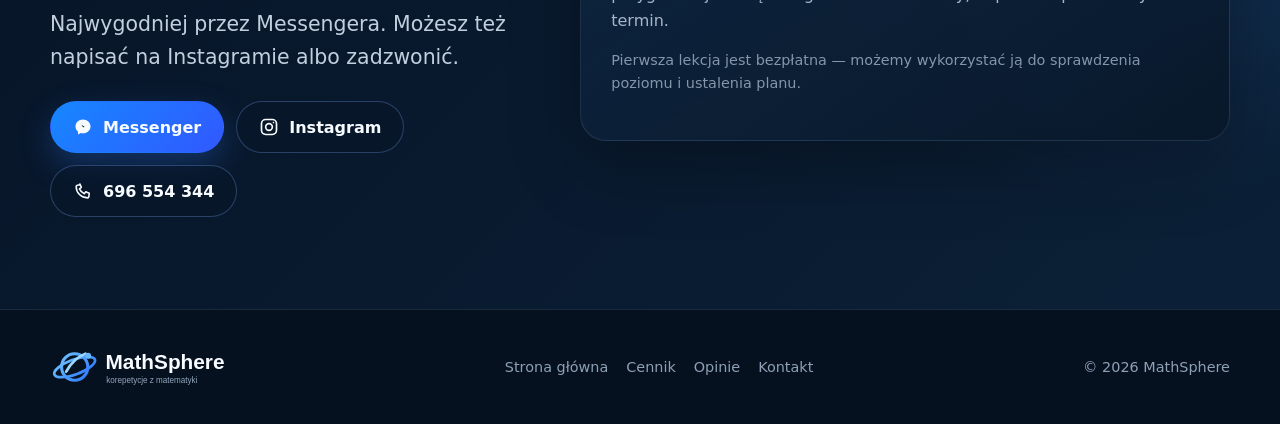
==== commit e92a9e12: "Update index.html" ====
--- a/index.html
+++ b/index.html
@@ -22,7 +22,7 @@
       <a href="cennik.html">Cennik</a>
       <a href="opinie.html">Opinie</a>
       <a href="kontakt.html">Kontakt</a>
-      <a class="btn btn-primary nav-cta" href="https://www.facebook.com/oskar.bielecki.5?locale=pl_PL" target="_blank" rel="noopener">Napisz do mnie</a>
+      <a class="btn btn-primary nav-cta" href="https://m.me/oskar.bielecki.5" target="_blank" rel="noopener">Napisz do mnie</a>
     </nav>
     <button class="menu-btn" type="button" aria-label="Otwórz menu" data-menu><svg class="icon" viewBox="0 0 24 24" fill="none"><path d="M4 7h16M4 12h16M4 17h16" stroke="currentColor" stroke-width="2" stroke-linecap="round"/></svg></button>
   </div>
@@ -36,7 +36,7 @@
     <h1>Korepetycje z matematyki <span>online lub w Gdańsku</span></h1>
     <p class="lead">Pomagam zrozumieć materiał, nadrobić zaległości i przygotować się do egzaminów. Bez oceniania, bez presji — za to z konkretnym planem i regularnym postępem.</p>
     <div class="hero-actions">
-      <a class="btn btn-primary" href="https://www.facebook.com/oskar.bielecki.5?locale=pl_PL" target="_blank" rel="noopener"><svg class="icon" viewBox="0 0 24 24" fill="none" aria-hidden="true"><path d="M12 3C6.9 3 3 6.7 3 11.4c0 2.5 1.1 4.7 3 6.2V21l3.2-1.8c.9.2 1.8.4 2.8.4 5.1 0 9-3.6 9-8.2S17.1 3 12 3Z" fill="currentColor"/><path d="m7.5 13.8 3-3.2 2.4 1.9 3.7-3.9-3 3.2-2.4-1.9-3.7 3.9Z" fill="#071426"/></svg> Umów darmową lekcję</a>
+      <a class="btn btn-primary" href="https://m.me/oskar.bielecki.5" target="_blank" rel="noopener"><svg class="icon" viewBox="0 0 24 24" fill="none" aria-hidden="true"><path d="M12 3C6.9 3 3 6.7 3 11.4c0 2.5 1.1 4.7 3 6.2V21l3.2-1.8c.9.2 1.8.4 2.8.4 5.1 0 9-3.6 9-8.2S17.1 3 12 3Z" fill="currentColor"/><path d="m7.5 13.8 3-3.2 2.4 1.9 3.7-3.9-3 3.2-2.4-1.9-3.7 3.9Z" fill="#071426"/></svg> Umów darmową lekcję</a>
       <a class="btn btn-secondary" href="kontakt.html">Wszystkie formy kontaktu →</a>
     </div>
     <div class="hero-points">
@@ -163,7 +163,7 @@
         <div class="check"><span class="checkmark">✓</span><div>stacjonarnie u mnie w Gdańsku</div></div>
         <div class="check"><span class="checkmark">✓</span><div>E8, szkoła średnia i matura podstawowa</div></div>
       </div>
-      <a class="btn btn-primary" href="https://www.facebook.com/oskar.bielecki.5?locale=pl_PL" target="_blank" rel="noopener"><svg class="icon" viewBox="0 0 24 24" fill="none" aria-hidden="true"><path d="M12 3C6.9 3 3 6.7 3 11.4c0 2.5 1.1 4.7 3 6.2V21l3.2-1.8c.9.2 1.8.4 2.8.4 5.1 0 9-3.6 9-8.2S17.1 3 12 3Z" fill="currentColor"/><path d="m7.5 13.8 3-3.2 2.4 1.9 3.7-3.9-3 3.2-2.4-1.9-3.7 3.9Z" fill="#071426"/></svg> Umów pierwszą lekcję</a>
+      <a class="btn btn-primary" href="https://m.me/oskar.bielecki.5" target="_blank" rel="noopener"><svg class="icon" viewBox="0 0 24 24" fill="none" aria-hidden="true"><path d="M12 3C6.9 3 3 6.7 3 11.4c0 2.5 1.1 4.7 3 6.2V21l3.2-1.8c.9.2 1.8.4 2.8.4 5.1 0 9-3.6 9-8.2S17.1 3 12 3Z" fill="currentColor"/><path d="m7.5 13.8 3-3.2 2.4 1.9 3.7-3.9-3 3.2-2.4-1.9-3.7 3.9Z" fill="#071426"/></svg> Umów pierwszą lekcję</a>
     </div>
   </div>
 </section>
@@ -175,7 +175,7 @@
       <h2>Napisz i zobaczymy, jak mogę pomóc</h2>
       <p class="lead">Najwygodniej przez Messengera. Możesz też napisać na Instagramie albo zadzwonić.</p>
       <div class="contact-buttons">
-        <a class="btn btn-primary" href="https://www.facebook.com/oskar.bielecki.5?locale=pl_PL" target="_blank" rel="noopener"><svg class="icon" viewBox="0 0 24 24" fill="none" aria-hidden="true"><path d="M12 3C6.9 3 3 6.7 3 11.4c0 2.5 1.1 4.7 3 6.2V21l3.2-1.8c.9.2 1.8.4 2.8.4 5.1 0 9-3.6 9-8.2S17.1 3 12 3Z" fill="currentColor"/><path d="m7.5 13.8 3-3.2 2.4 1.9 3.7-3.9-3 3.2-2.4-1.9-3.7 3.9Z" fill="#071426"/></svg> Messenger</a>
+        <a class="btn btn-primary" href="https://m.me/oskar.bielecki.5" target="_blank" rel="noopener"><svg class="icon" viewBox="0 0 24 24" fill="none" aria-hidden="true"><path d="M12 3C6.9 3 3 6.7 3 11.4c0 2.5 1.1 4.7 3 6.2V21l3.2-1.8c.9.2 1.8.4 2.8.4 5.1 0 9-3.6 9-8.2S17.1 3 12 3Z" fill="currentColor"/><path d="m7.5 13.8 3-3.2 2.4 1.9 3.7-3.9-3 3.2-2.4-1.9-3.7 3.9Z" fill="#071426"/></svg> Messenger</a>
         <a class="btn btn-secondary" href="https://www.instagram.com/ozi_b24/" target="_blank" rel="noopener"><svg class="icon" viewBox="0 0 24 24" fill="none" aria-hidden="true"><rect x="3" y="3" width="18" height="18" rx="5" stroke="currentColor" stroke-width="2"/><circle cx="12" cy="12" r="4" stroke="currentColor" stroke-width="2"/><circle cx="17.4" cy="6.7" r="1" fill="currentColor"/></svg> Instagram</a>
         <a class="btn btn-secondary" href="tel:+48696554344"><svg class="icon" viewBox="0 0 24 24" fill="none" aria-hidden="true"><path d="M8.2 3.5 10 7.7 7.8 9.4c1.1 2.7 3.1 4.7 5.8 5.8l1.7-2.2 4.2 1.8-.5 4c-.1.8-.8 1.4-1.6 1.4C9.8 20.2 3.8 14.2 3.8 6.6c0-.8.6-1.5 1.4-1.6l3-.4Z" stroke="currentColor" stroke-width="1.9" stroke-linecap="round" stroke-linejoin="round"/></svg> 696 554 344</a>
       </div>
@@ -203,7 +203,7 @@
 </footer>
 
 <div class="mobile-contact">
-  <a class="btn btn-primary" href="https://www.facebook.com/oskar.bielecki.5?locale=pl_PL" target="_blank" rel="noopener"><svg class="icon" viewBox="0 0 24 24" fill="none" aria-hidden="true"><path d="M12 3C6.9 3 3 6.7 3 11.4c0 2.5 1.1 4.7 3 6.2V21l3.2-1.8c.9.2 1.8.4 2.8.4 5.1 0 9-3.6 9-8.2S17.1 3 12 3Z" fill="currentColor"/><path d="m7.5 13.8 3-3.2 2.4 1.9 3.7-3.9-3 3.2-2.4-1.9-3.7 3.9Z" fill="#071426"/></svg> Messenger</a>
+  <a class="btn btn-primary" href="https://m.me/oskar.bielecki.5" target="_blank" rel="noopener"><svg class="icon" viewBox="0 0 24 24" fill="none" aria-hidden="true"><path d="M12 3C6.9 3 3 6.7 3 11.4c0 2.5 1.1 4.7 3 6.2V21l3.2-1.8c.9.2 1.8.4 2.8.4 5.1 0 9-3.6 9-8.2S17.1 3 12 3Z" fill="currentColor"/><path d="m7.5 13.8 3-3.2 2.4 1.9 3.7-3.9-3 3.2-2.4-1.9-3.7 3.9Z" fill="#071426"/></svg> Messenger</a>
   <a class="btn btn-secondary" href="tel:+48696554344"><svg class="icon" viewBox="0 0 24 24" fill="none" aria-hidden="true"><path d="M8.2 3.5 10 7.7 7.8 9.4c1.1 2.7 3.1 4.7 5.8 5.8l1.7-2.2 4.2 1.8-.5 4c-.1.8-.8 1.4-1.6 1.4C9.8 20.2 3.8 14.2 3.8 6.6c0-.8.6-1.5 1.4-1.6l3-.4Z" stroke="currentColor" stroke-width="1.9" stroke-linecap="round" stroke-linejoin="round"/></svg> Zadzwoń</a>
 </div>
 
@@ -211,4 +211,4 @@
 
 <div class="lightbox" aria-hidden="true"><button class="lightbox-close" aria-label="Zamknij">×</button><img alt=""></div>
 </body>
-</html>+</html>
--- a/style.css
+++ b/style.css
@@ -67,16 +67,17 @@
 .menu-btn{display:none;background:none;border:0;color:#fff;padding:8px}
 .hero{
   position:relative;min-height:720px;overflow:hidden;border-bottom:1px solid var(--line);
+  isolation:isolate;
   background:linear-gradient(90deg,#06111f 0%,#06111f 34%,rgba(6,17,31,.64) 54%,rgba(6,17,31,.08) 100%)
 }
-.hero-media{position:absolute;inset:0 0 0 42%;z-index:-2}
+.hero-media{position:absolute;inset:0 0 0 42%;z-index:0;pointer-events:none}
 .hero-media img{width:100%;height:100%;object-fit:cover;object-position:53% 52%}
 .hero-media:after{
   content:"";position:absolute;inset:0;background:
   linear-gradient(90deg,#06111f 0%,rgba(6,17,31,.72) 15%,rgba(6,17,31,.05) 62%),
   linear-gradient(0deg,#06111f 0%,transparent 26%)
 }
-.hero-content{padding:112px 0 110px;max-width:720px}
+.hero-content{padding:112px 0 110px;max-width:720px;position:relative;z-index:2}
 .hero .hand{font-family:"Segoe Print","Bradley Hand",cursive;color:#54aaff;font-size:1.18rem;font-weight:700;transform:rotate(-2deg);margin-bottom:18px}
 .hero h1 span{display:block;color:var(--blue2)}
 .hero-actions{display:flex;gap:12px;flex-wrap:wrap;margin:32px 0 28px}
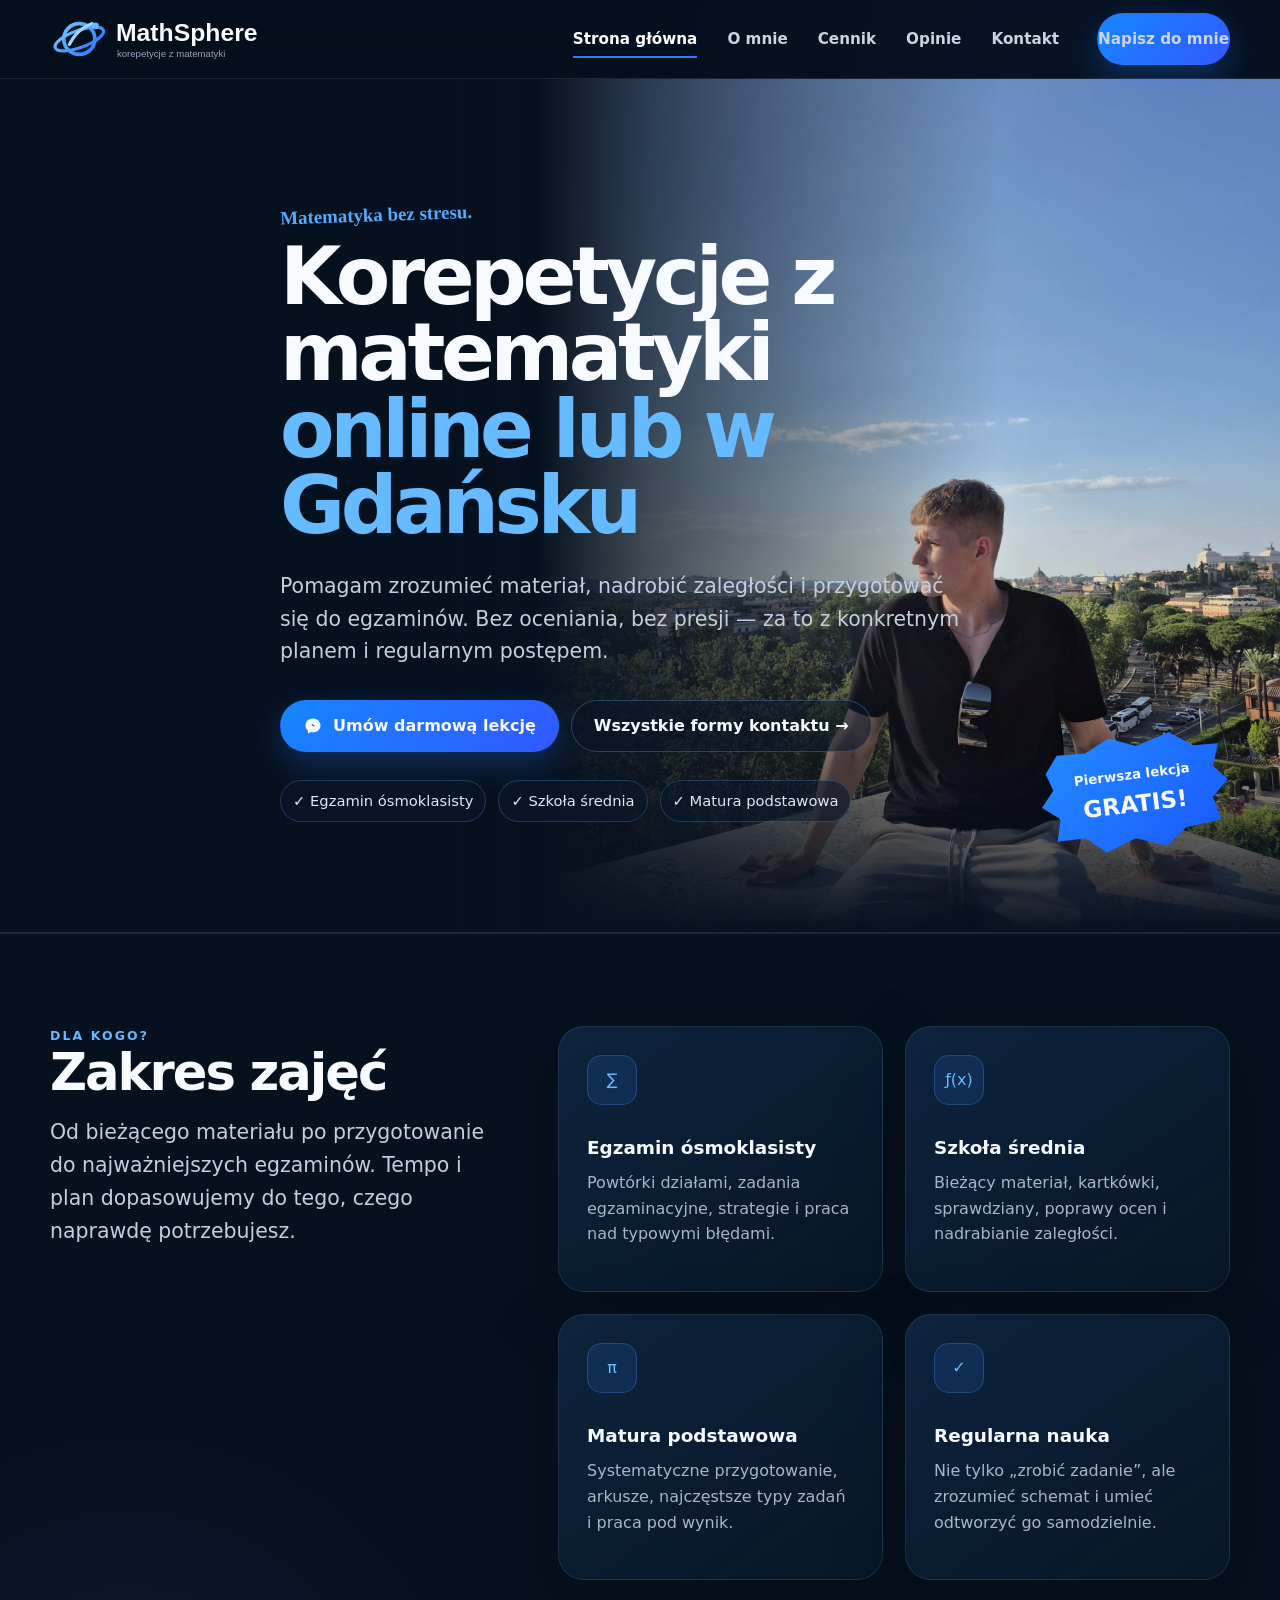
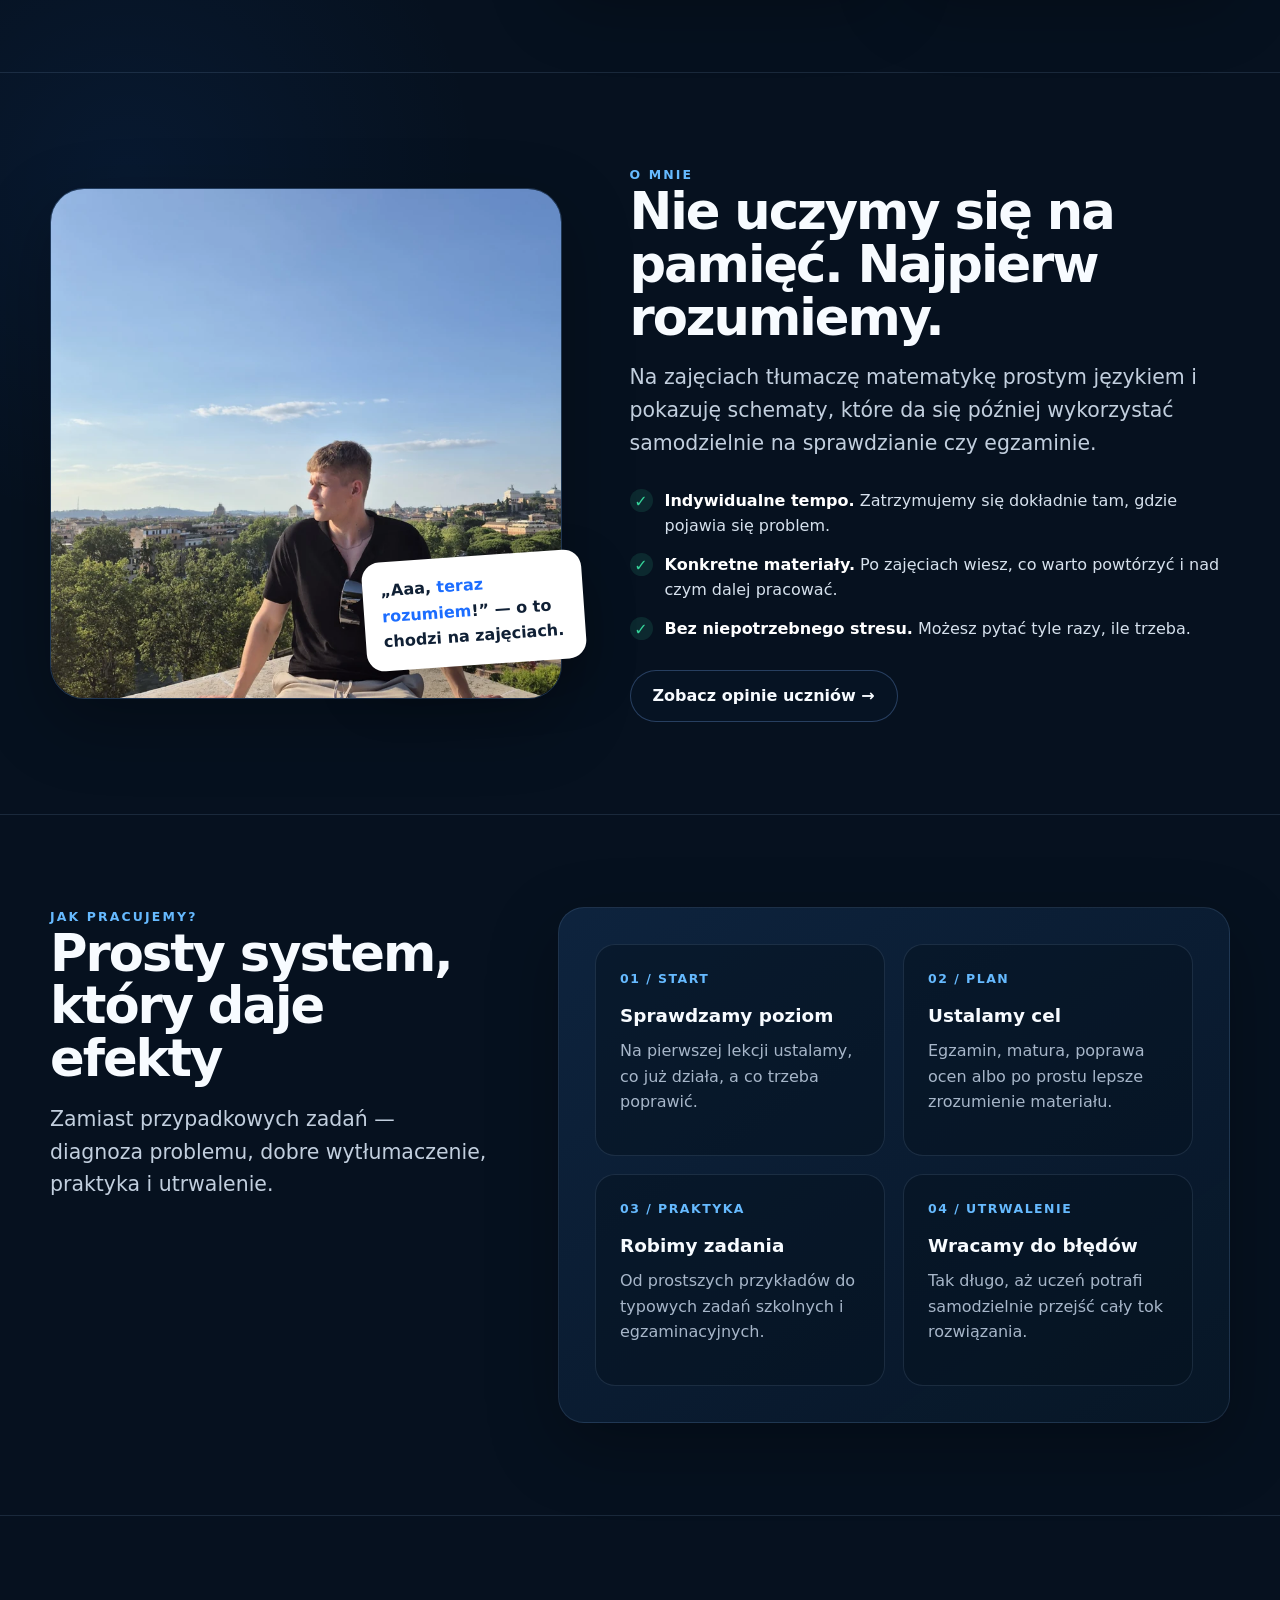
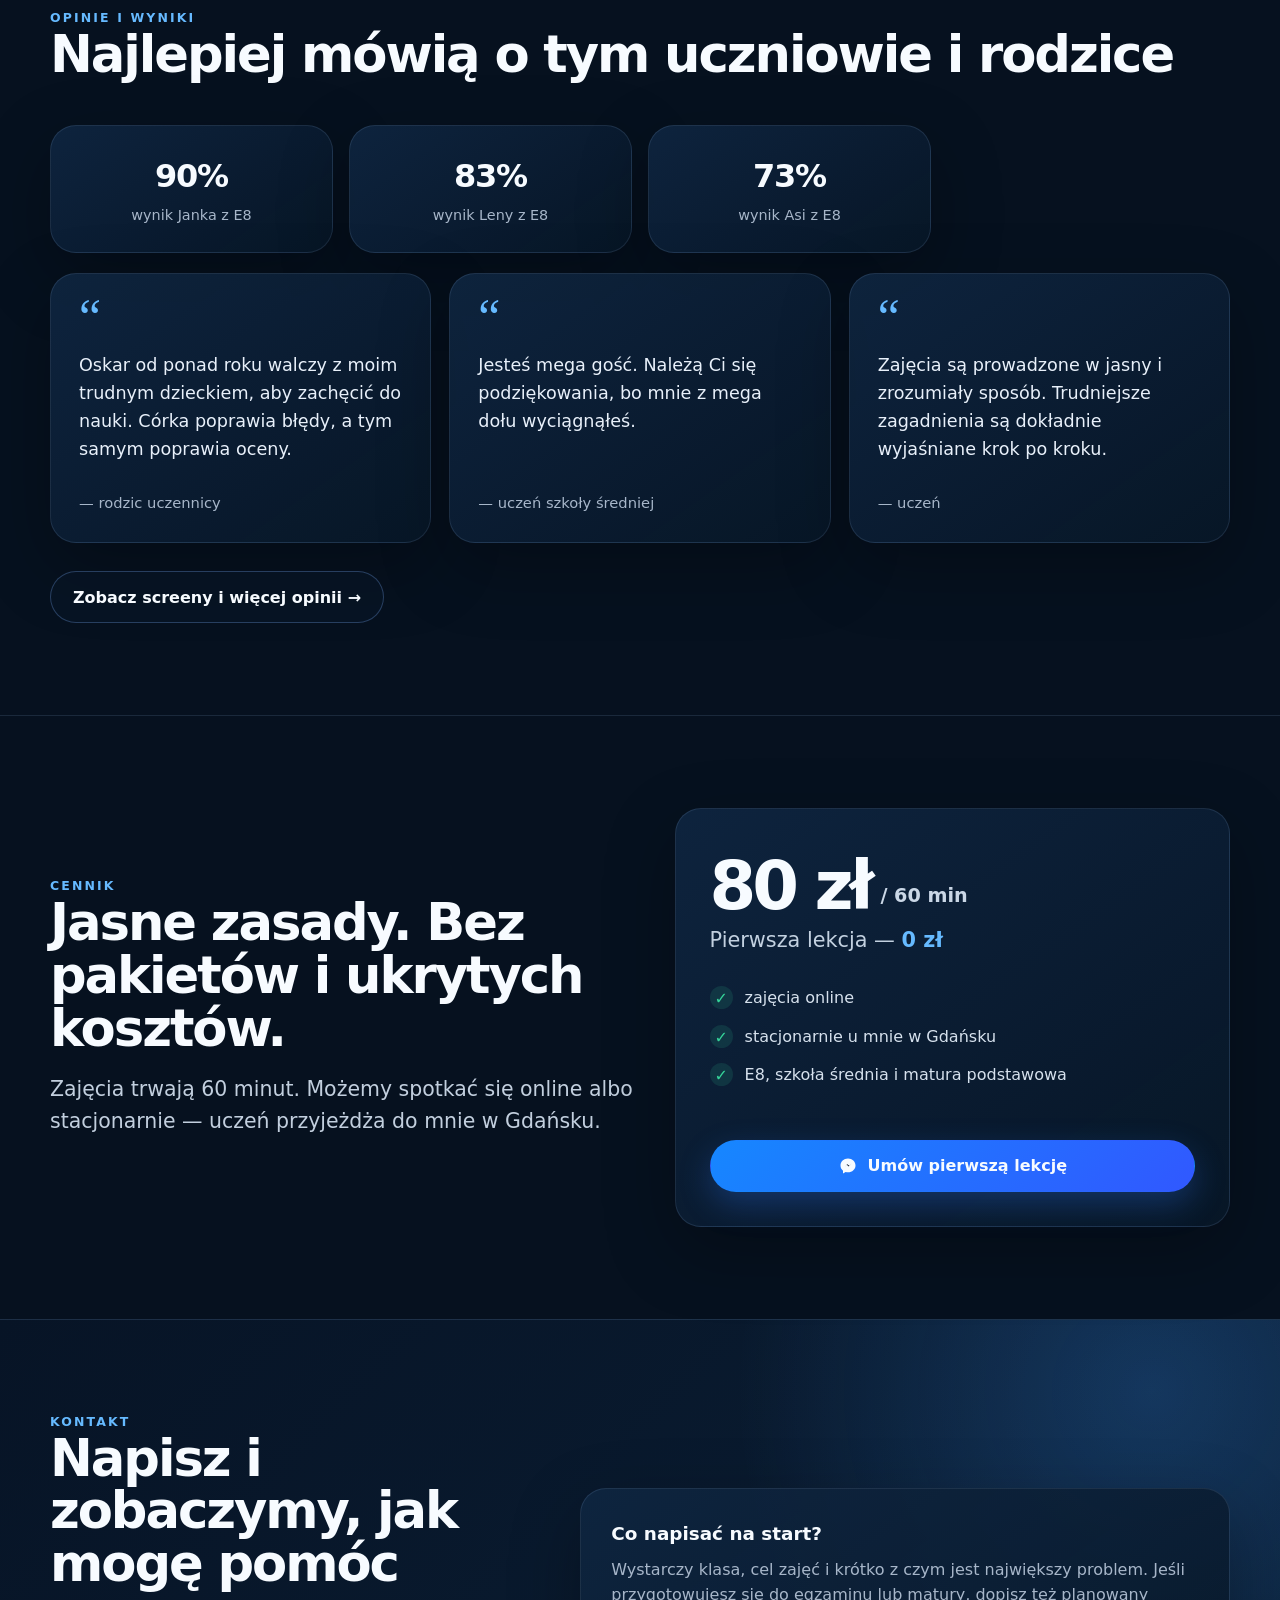
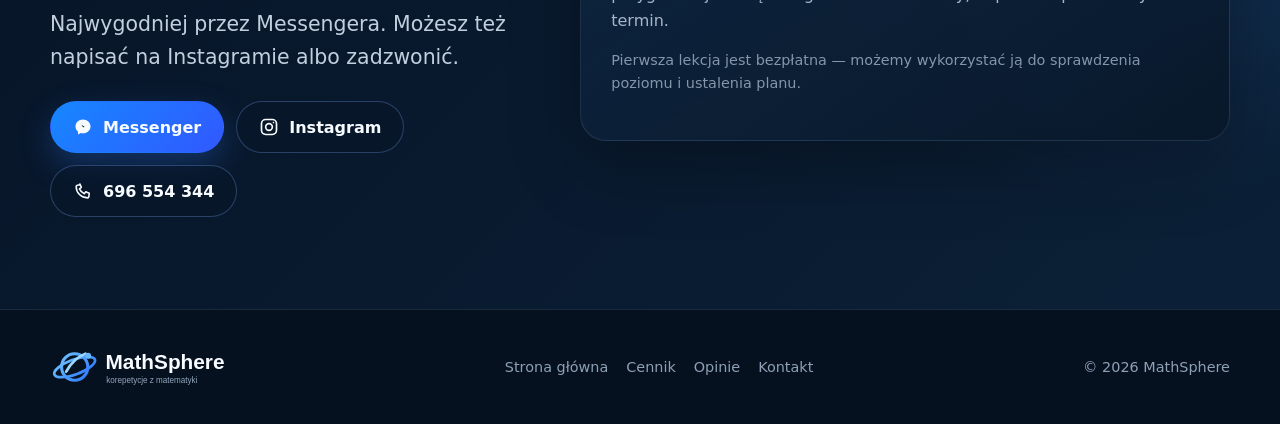
==== commit 78b38a4b: "Update index.html" ====
--- a/index.html
+++ b/index.html
@@ -6,7 +6,7 @@
 <title>MathSphere — korepetycje z matematyki online i Gdańsk</title>
 <meta name="description" content="Korepetycje z matematyki: egzamin ósmoklasisty, szkoła średnia i matura podstawowa. Online lub stacjonarnie w Gdańsku. Pierwsza lekcja gratis.">
 <link rel="icon" href="assets/favicon.svg" type="image/svg+xml">
-<link rel="stylesheet" href="style.css">
+<link rel="stylesheet" href="style.css?v=2">
 <meta property="og:title" content="MathSphere — matematyka bez stresu">
 <meta property="og:description" content="E8, szkoła średnia i matura podstawowa. Pierwsza lekcja gratis.">
 <meta property="og:type" content="website">
@@ -30,7 +30,7 @@
 
 <main>
 <section class="hero">
-  <div class="hero-media"><img src="assets/oskar-hero.webp" alt="Oskar — korepetytor matematyki"></div>
+  <div class="hero-media"><img src="assets/oskar-hero.webp?v=2" alt="Oskar — korepetytor matematyki"></div>
   <div class="container hero-content">
     <div class="hand">Matematyka bez stresu.</div>
     <h1>Korepetycje z matematyki <span>online lub w Gdańsku</span></h1>
@@ -85,7 +85,7 @@
 <section class="section" id="o-mnie">
   <div class="container about">
     <div class="portrait-wrap">
-      <div class="portrait"><img src="assets/oskar-portrait.webp" alt="Oskar, korepetytor MathSphere"></div>
+      <div class="portrait"><img src="assets/oskar-portrait.webp?v=2" alt="Oskar, korepetytor MathSphere"></div>
       <div class="floating-note">„Aaa, <span>teraz rozumiem</span>!” — o to chodzi na zajęciach.</div>
     </div>
     <div>
@@ -125,10 +125,9 @@
     <div class="kicker">Opinie i wyniki</div>
     <h2>Najlepiej mówią o tym uczniowie i rodzice</h2>
     <div class="results">
-      <div class="card result"><strong>90%</strong><span>wynik z matematyki</span></div>
-      <div class="card result"><strong>83%</strong><span>wynik po przygotowaniach</span></div>
-      <div class="card result"><strong>73%</strong><span>egzamin ósmoklasisty</span></div>
-      <div class="card result"><strong>6</strong><span>ocena ze sprawdzianu</span></div>
+      <div class="card result"><strong>90%</strong><span>wynik Janka z E8</span></div>
+<div class="card result"><strong>83%</strong><span>wynik Leny z E8</span></div>
+<div class="card result"><strong>73%</strong><span>wynik Asi z E8</span></div>
     </div>
     <div class="grid-3" style="margin-top:20px">
       <article class="card testimonial">
@@ -207,7 +206,7 @@
   <a class="btn btn-secondary" href="tel:+48696554344"><svg class="icon" viewBox="0 0 24 24" fill="none" aria-hidden="true"><path d="M8.2 3.5 10 7.7 7.8 9.4c1.1 2.7 3.1 4.7 5.8 5.8l1.7-2.2 4.2 1.8-.5 4c-.1.8-.8 1.4-1.6 1.4C9.8 20.2 3.8 14.2 3.8 6.6c0-.8.6-1.5 1.4-1.6l3-.4Z" stroke="currentColor" stroke-width="1.9" stroke-linecap="round" stroke-linejoin="round"/></svg> Zadzwoń</a>
 </div>
 
-<script src="script.js"></script>
+<script src="script.js?v=2"></script>
 
 <div class="lightbox" aria-hidden="true"><button class="lightbox-close" aria-label="Zamknij">×</button><img alt=""></div>
 </body>
--- a/style.css
+++ b/style.css
@@ -202,9 +202,10 @@
   .section{padding:68px 0}
   .header-row{height:68px}
   .brand img{width:185px}
-  .hero-media{left:0;top:0;height:410px;opacity:1}
-  .hero-media:after{background:linear-gradient(180deg,rgba(6,17,31,.22) 0%,#06111f 96%),linear-gradient(90deg,#06111f 0%,transparent 65%)}
-  .hero-content{padding:330px 0 84px}
+  .hero-media{left:0;top:0;height:430px;opacity:1;z-index:0}
+  .hero-media img{object-position:56% 48%}
+  .hero-media:after{background:linear-gradient(180deg,rgba(6,17,31,.08) 0%,rgba(6,17,31,.20) 48%,#06111f 96%),linear-gradient(90deg,#06111f 0%,transparent 72%)}
+  .hero-content{padding:350px 0 84px;position:relative;z-index:2}
   h1{font-size:clamp(2.55rem,12vw,4rem)}
   .hero-actions,.contact-buttons{display:grid;grid-template-columns:1fr}
   .hero-actions .btn,.contact-buttons .btn{width:100%}
